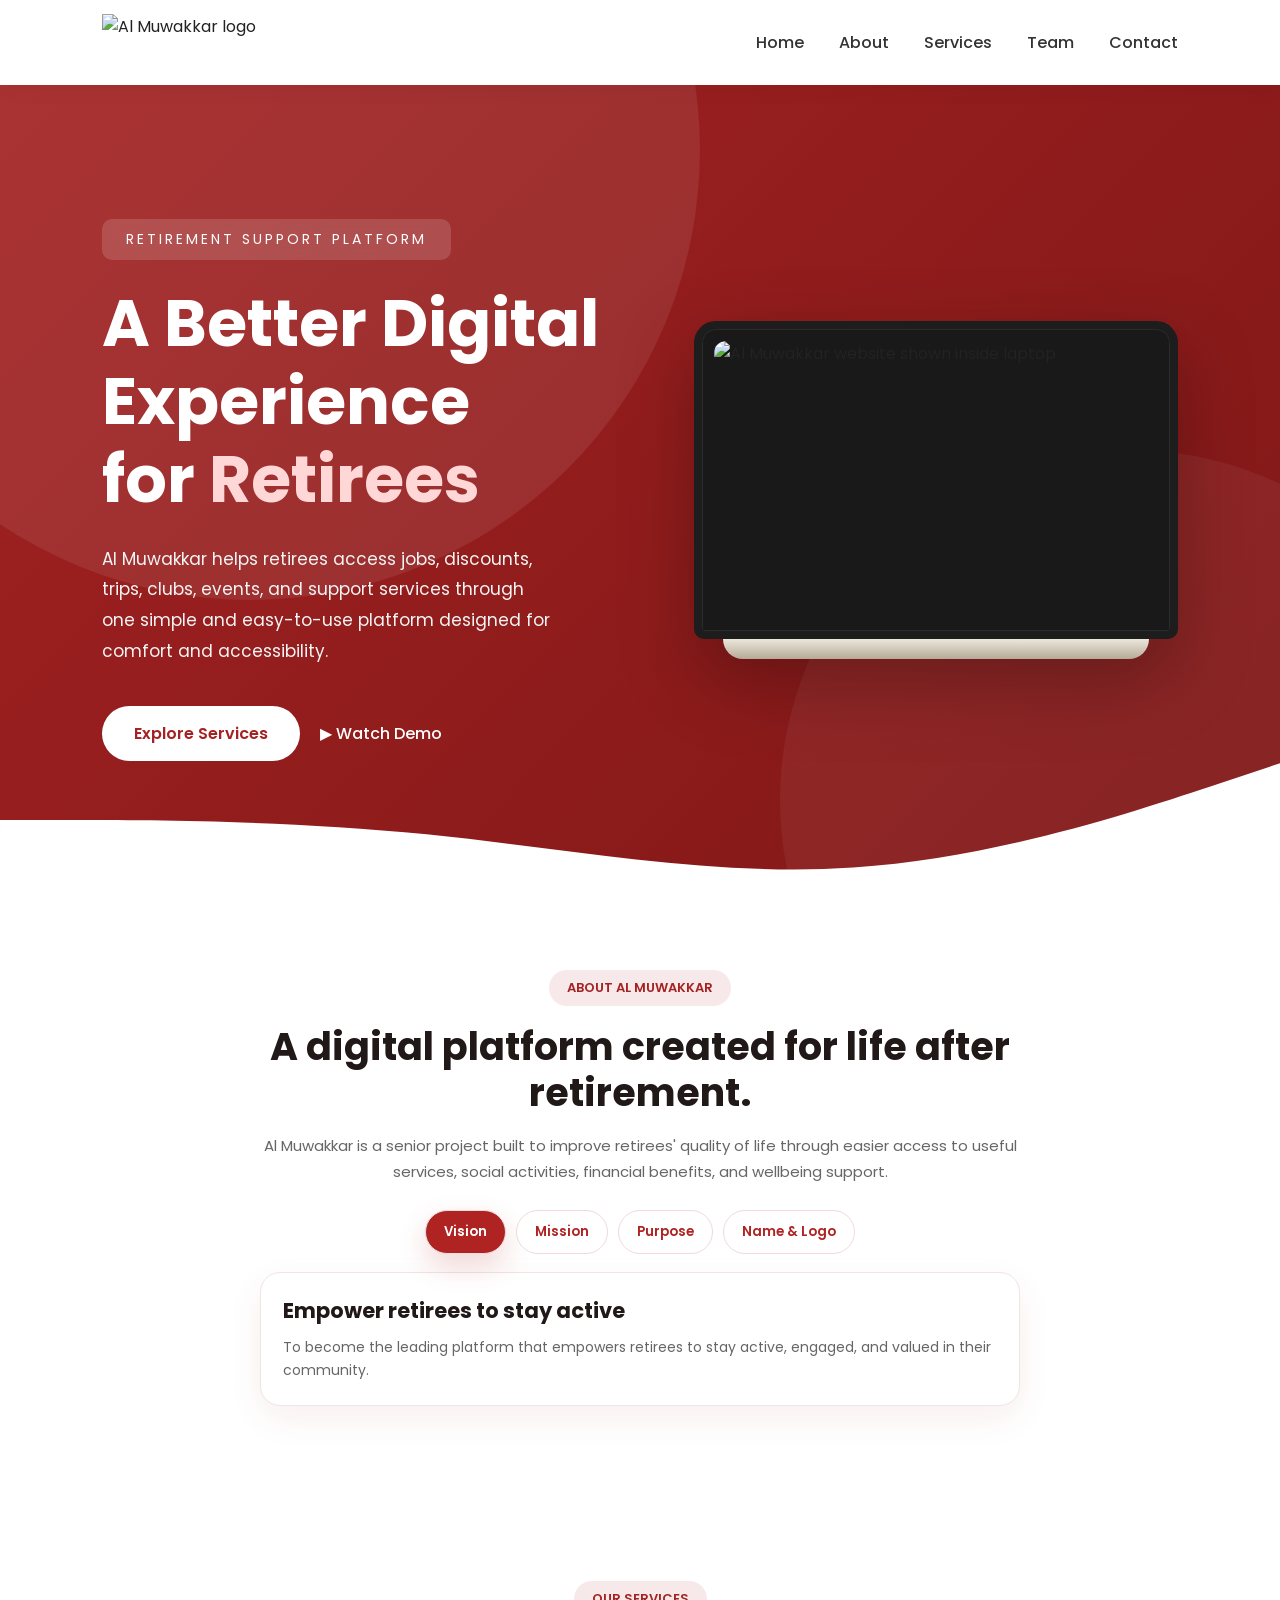
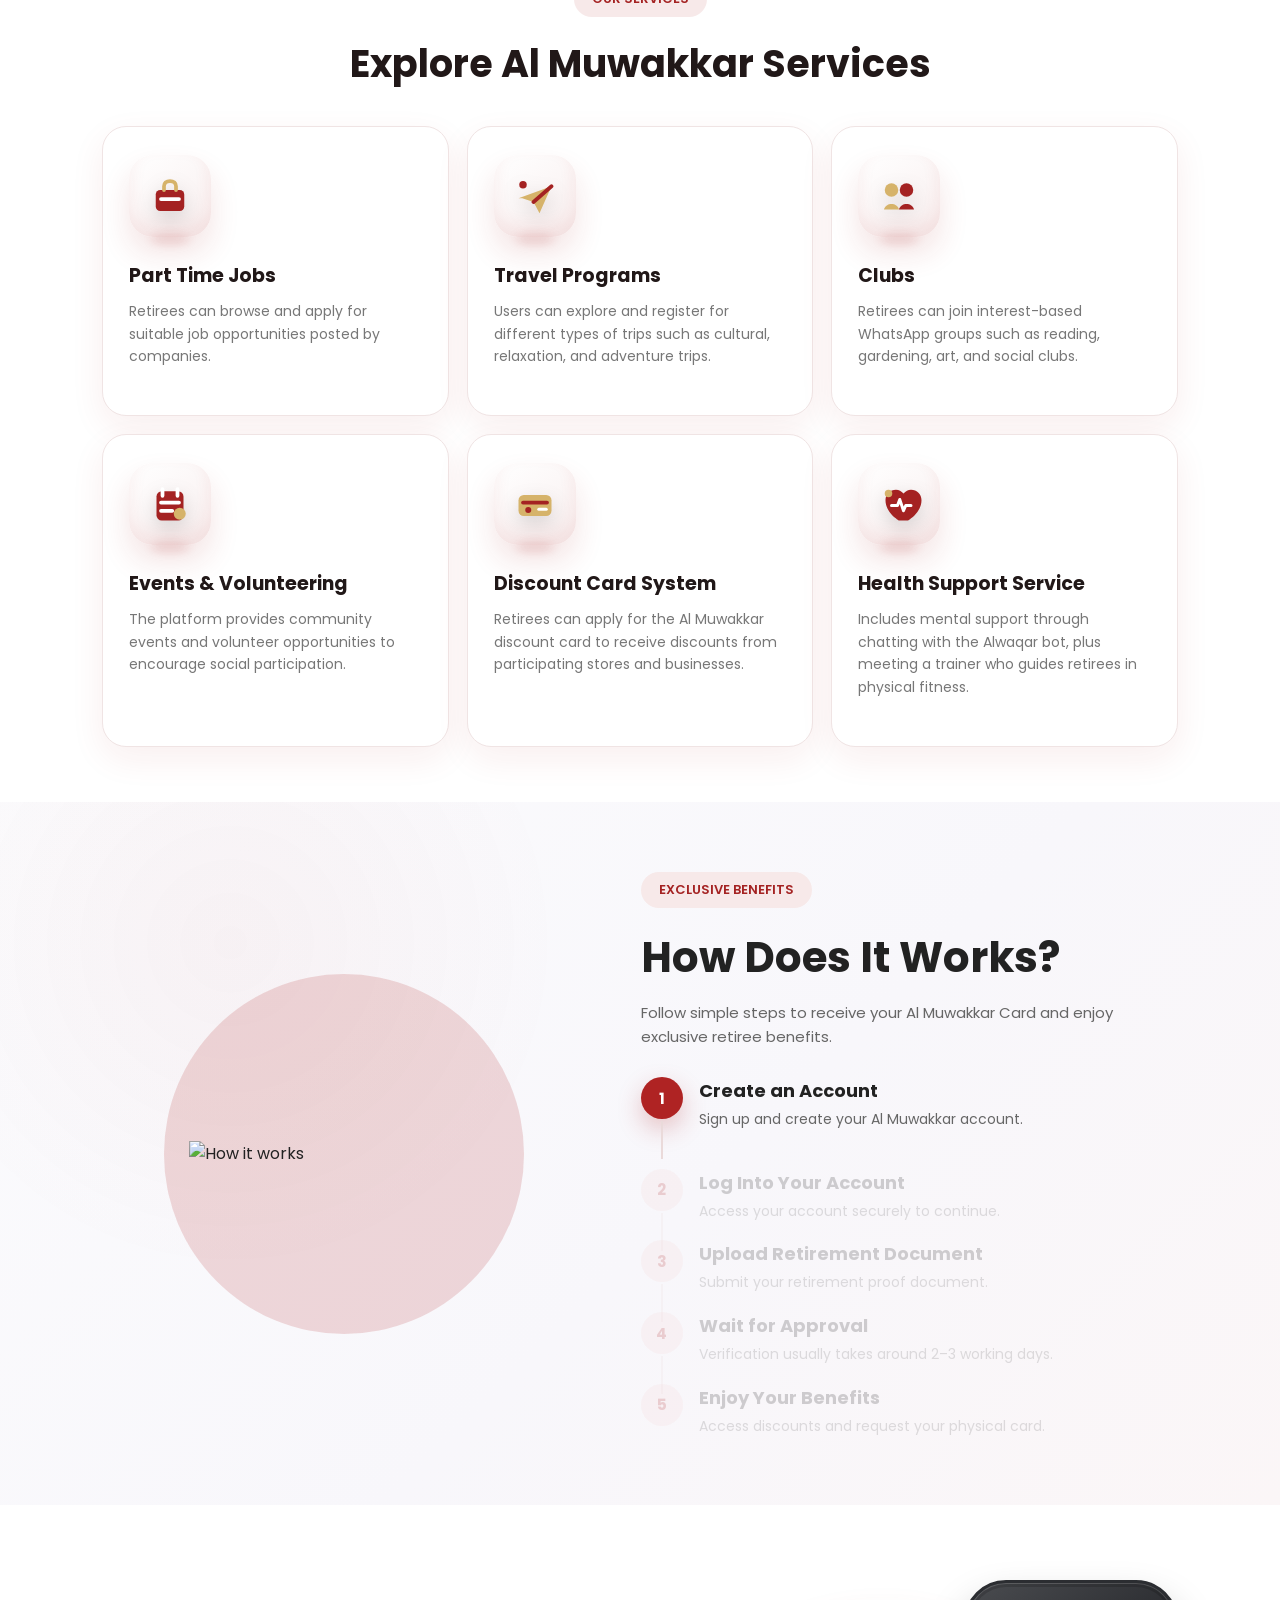
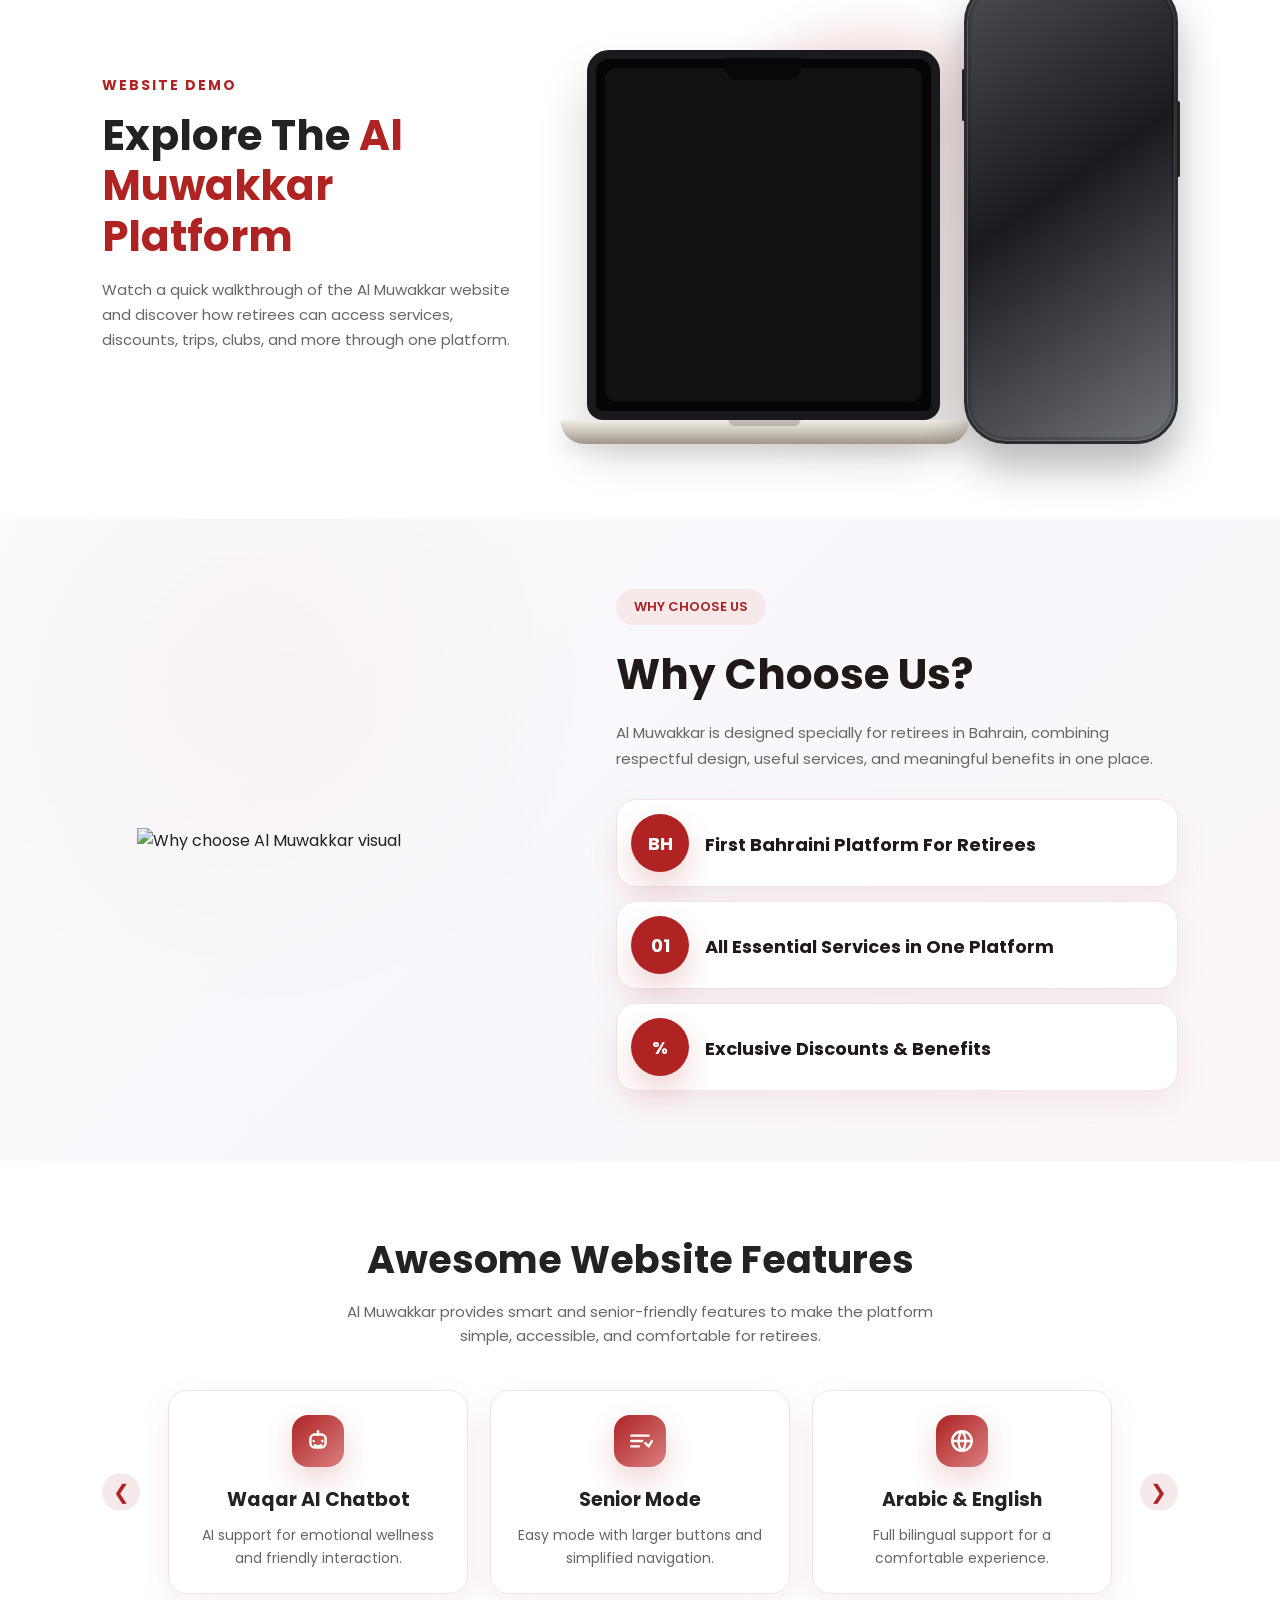
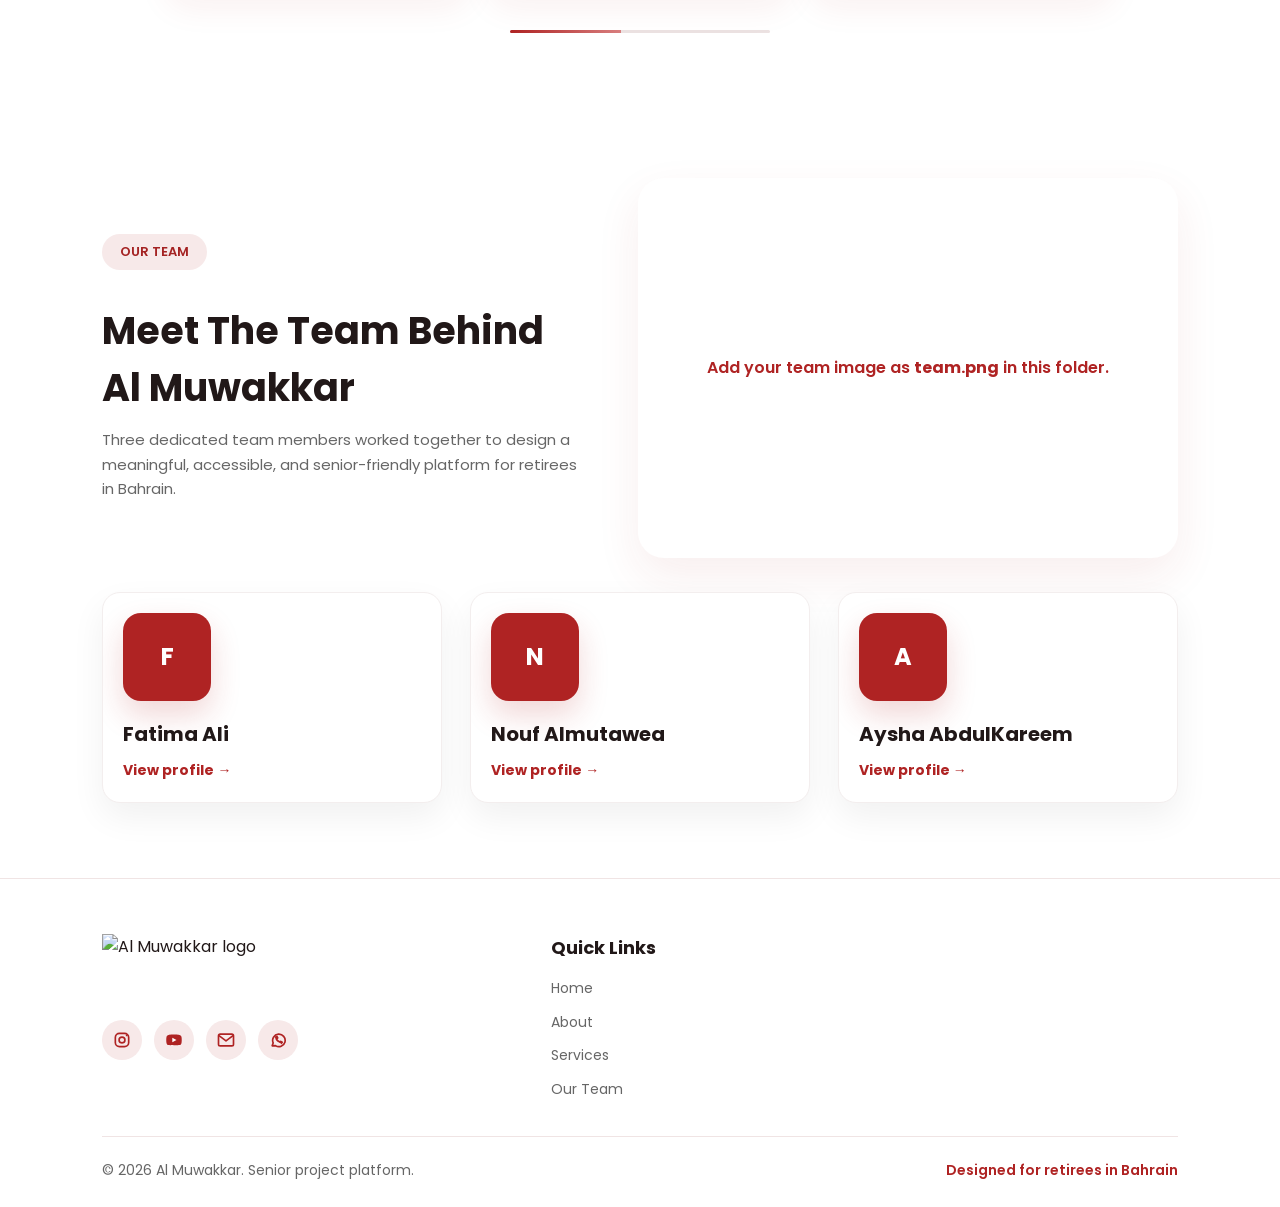
==== index.html @ f12e29bc "Add files via upload" ====
<!DOCTYPE html>
<html lang="en">
<head>
  <meta charset="UTF-8" />
  <meta name="viewport" content="width=device-width, initial-scale=1.0"/>
  <meta name="referrer" content="strict-origin-when-cross-origin">
  <title>Al Muwakkar</title>

  <link rel="preconnect" href="https://fonts.googleapis.com">
  <link href="https://fonts.googleapis.com/css2?family=Poppins:wght@300;400;500;600;700&display=swap" rel="stylesheet">

  <style>
    *{
      margin:0;
      padding:0;
      box-sizing:border-box;
      font-family:'Poppins',sans-serif;
    }

    body{
      background:#f7f5f2;
      overflow-x:hidden;
      color:#222;
    }

    html{
      scroll-behavior:smooth;
    }

    a{
      text-decoration:none;
    }

    /* NAVBAR */

    nav{
      width:100%;
      height:85px;
      background:#fff;
      display:flex;
      align-items:center;
      justify-content:space-between;
      padding:0 8%;
      position:fixed;
      top:0;
      left:0;
      z-index:1000;
      box-shadow:0 4px 20px rgba(0,0,0,0.05);
    }

    .logo{
      display:flex;
      align-items:center;
    }

    .logo img{
      height:58px;
      width:auto;
      display:block;
    }

    .nav-links{
      display:flex;
      gap:35px;
    }

    .nav-links a{
      color:#333;
      font-weight:500;
      transition:0.3s;
    }

    .nav-links a:hover{
      color:#A42222;
    }

    .btn{
      background:#A42222;
      color:#fff;
      padding:12px 24px;
      border-radius:30px;
      transition:0.3s;
      font-weight:500;
    }

    .btn:hover{
      background:#7f1717;
    }

    /* HERO */

    .hero{
      min-height:100vh;
      width:100%;
      padding:160px 8% 80px;
      display:flex;
      align-items:center;
      justify-content:space-between;
      position:relative;
      overflow:hidden;
      background:
      linear-gradient(135deg,#A42222 0%,#7f1717 100%);
    }

    .hero::before{
      content:'';
      position:absolute;
      width:900px;
      height:900px;
      border-radius:50%;
      background:rgba(255,255,255,0.08);
      top:-300px;
      left:-200px;
    }

    .hero::after{
      content:'';
      position:absolute;
      width:700px;
      height:700px;
      border-radius:50%;
      background:rgba(255,255,255,0.05);
      bottom:-250px;
      right:-200px;
    }

    .hero-content{
      width:50%;
      position:relative;
      z-index:2;
    }

    .tag{
      display:inline-block;
      background:rgba(255,255,255,0.15);
      backdrop-filter:blur(10px);
      color:#fff;
      padding:10px 24px;
      border-radius:10px;
      letter-spacing:3px;
      margin-bottom:25px;
      font-size:14px;
    }

    .hero-content h1{
      font-size:65px;
      line-height:1.2;
      color:#fff;
      margin-bottom:25px;
    }

    .hero-content h1 span{
      color:#ffd7d7;
    }

    .hero-content p{
      color:#f4f4f4;
      line-height:1.8;
      width:85%;
      margin-bottom:40px;
      font-size:17px;
    }

    .hero-buttons{
      display:flex;
      gap:20px;
      align-items:center;
    }

    .primary-btn{
      background:#fff;
      color:#A42222;
      padding:15px 32px;
      border-radius:40px;
      font-weight:600;
      transition:0.3s;
    }

    .primary-btn:hover{
      transform:translateY(-3px);
    }

    .video-btn{
      color:#fff;
      font-weight:500;
    }

    /* DEVICES */

    .hero-image{
      width:45%;
      position:relative;
      display:flex;
      justify-content:center;
      align-items:center;
      z-index:2;
    }

    .home-laptop{
      width:min(100%,620px);
      position:relative;
      animation:float 4s ease-in-out infinite;
      filter:drop-shadow(0 25px 35px rgba(0,0,0,0.25));
      z-index:2;
    }

    .home-laptop-screen{
      background:#191919;
      border:8px solid #1d1d1d;
      border-radius:22px 22px 10px 10px;
      padding:12px;
      box-shadow:inset 0 0 0 1px rgba(255,255,255,0.08);
    }

    .home-laptop-screen img{
      width:100%;
      aspect-ratio:16 / 10;
      object-fit:cover;
      display:block;
      border-radius:12px;
    }

    .home-laptop-base{
      width:88%;
      height:20px;
      margin:auto;
      background:linear-gradient(180deg,#ece7dc,#b6aa97);
      border-radius:0 0 26px 26px;
    }


    @keyframes float{
      0%{
        transform:translateY(0px);
      }
      50%{
        transform:translateY(-15px);
      }
      100%{
        transform:translateY(0px);
      }
    }

    /* WAVE */

    .wave{
      position:absolute;
      bottom:-5px;
      left:0;
      width:100%;
    }

    /* ABOUT */

    .about-section{
      width:100%;
      padding:70px 8%;
      background:#fff;
      text-align:center;
    }

    .about-content .section-label{
      margin-bottom:18px;
    }

    .about-content h2{
      font-size:38px;
      line-height:1.2;
      margin-bottom:18px;
      color:#211818;
    }

    .about-content{
      max-width:760px;
      margin:0 auto;
    }

    .about-intro{
      color:#666;
      line-height:1.75;
      font-size:15px;
      margin-bottom:24px;
    }

    .about-tabs{
      display:flex;
      gap:10px;
      flex-wrap:wrap;
      margin-bottom:18px;
      justify-content:center;
    }

    .about-tab{
      border:1px solid #f0dada;
      background:#fff;
      color:#AF2323;
      padding:11px 18px;
      border-radius:30px;
      cursor:pointer;
      font-weight:600;
      transition:0.3s;
    }

    .about-tab.active,
    .about-tab:hover{
      background:#AF2323;
      color:#fff;
      box-shadow:0 12px 28px rgba(175,35,35,0.18);
    }

    .about-dynamic-card{
      min-height:130px;
      background:#fff;
      border:1px solid #f0e4e4;
      border-radius:20px;
      padding:22px;
      box-shadow:0 12px 35px rgba(164,34,34,0.07);
      text-align:left;
    }

    .about-dynamic-card h3{
      font-size:21px;
      margin-bottom:10px;
      color:#211818;
    }

    .about-dynamic-card p{
      color:#666;
      line-height:1.7;
      font-size:14px;
    }

    .about-dynamic-card p + p{
      margin-top:12px;
    }

    .about-dynamic-card ul{
      margin-top:12px;
      padding-left:20px;
      color:#666;
      line-height:1.75;
      font-size:14px;
    }

    .about-dynamic-card li + li{
      margin-top:8px;
    }

    /* FEATURES */

    .services{
      min-height:100vh;
      padding:105px 8% 55px;
      background:#fff;
      display:flex;
      flex-direction:column;
      justify-content:center;
    }

    .section-title{
      max-width:720px;
      margin:0 auto 34px;
      text-align:center;
    }

    .section-label{
      display:inline-block;
      background:#f7e9e9;
      color:#A42222;
      padding:8px 18px;
      border-radius:30px;
      font-size:13px;
      font-weight:600;
      margin-bottom:18px;
    }

    .section-title h2{
      font-size:38px;
      color:#211818;
      margin-bottom:0;
    }

    .services-grid{
      display:grid;
      grid-template-columns:repeat(3,1fr);
      gap:18px;
    }

    .service-card{
      min-height:285px;
      background:#fff;
      border:1px solid #f0e4e4;
      border-radius:24px;
      padding:28px 26px;
      box-shadow:0 12px 35px rgba(164,34,34,0.07);
      transition:0.3s;
    }

    .service-card:hover{
      transform:translateY(-8px);
      box-shadow:0 18px 45px rgba(164,34,34,0.13);
      border-color:#eed0d0;
    }

    .service-visual{
      width:82px;
      height:82px;
      border-radius:24px;
      display:flex;
      align-items:center;
      justify-content:center;
      margin-bottom:24px;
      position:relative;
      background:linear-gradient(145deg,#fff,#f8eeee);
      box-shadow:inset 0 -10px 18px rgba(175,35,35,0.08), 0 16px 30px rgba(164,34,34,0.12);
    }

    .service-visual::after{
      content:'';
      position:absolute;
      width:38px;
      height:12px;
      border-radius:50%;
      background:rgba(175,35,35,0.12);
      bottom:-8px;
      filter:blur(4px);
    }

    .service-visual svg{
      width:48px;
      height:48px;
      filter:drop-shadow(0 8px 10px rgba(0,0,0,0.14));
    }

    .service-visual svg *{
      stroke-linecap:round;
      stroke-linejoin:round;
    }

    .service-card h3{
      color:#211818;
      font-size:19px;
      margin-bottom:10px;
    }

    .service-card p{
      color:#777;
      line-height:1.6;
      font-size:14px;
      margin-bottom:20px;
    }

    /* RESPONSIVE */

    @media(max-width:1100px){

      .hero{
        flex-direction:column;
        text-align:center;
        padding-top:150px;
      }

      .hero-content{
        width:100%;
      }

      .hero-content p{
        width:100%;
      }

      .hero-image{
        width:100%;
        margin-top:70px;
      }

      .home-laptop{
        width:90%;
      }


      .hero-buttons{
        justify-content:center;
      }

      .hero-content h1{
        font-size:48px;
      }

      .nav-links{
        display:none;
      }

      .services-grid{
        grid-template-columns:repeat(2,1fr);
      }

      .card-benefits-grid{
        grid-template-columns:repeat(2,1fr);
      }

      .about-content{
        max-width:720px;
      }
    }
    .card-section{
      padding:80px 8%;
      background:#fff;
    }

    .card-benefits-grid{
      display:grid;
      grid-template-columns:repeat(3,1fr);
      gap:18px;
      margin-bottom:30px;
    }

    .card-benefit{
      min-height:170px;
      background:#fff;
      border:1px solid #f0e4e4;
      border-radius:18px;
      padding:24px;
      box-shadow:0 12px 35px rgba(164,34,34,0.07);
      transition:0.3s;
    }

    .card-benefit:hover{
      transform:translateY(-8px);
      box-shadow:0 18px 45px rgba(164,34,34,0.13);
      border-color:#eed0d0;
    }

    .benefit-icon{
      width:38px;
      height:38px;
      border-radius:12px;
      background:#A42222;
      color:#fff;
      display:flex;
      align-items:center;
      justify-content:center;
      font-weight:700;
      margin-bottom:18px;
      font-size:14px;
    }

    .card-benefit h3{
      color:#211818;
      font-size:19px;
      margin-bottom:10px;
    }

    .card-benefit p{
      color:#777;
      line-height:1.6;
      font-size:14px;
    }

    .card-action{
      text-align:center;
    }

    .card-btn{
      display:inline-block;
      background:#A42222;
      color:#fff;
      padding:14px 28px;
      border-radius:40px;
      font-weight:600;
      transition:0.3s;
    }

    .card-btn:hover{
      background:#8d1c1c;
      transform:translateY(-3px);
    }
    /* =========================
   HOW SECTION
========================= */

.how-section{
  width:100%;

  padding:70px 8%;

  display:flex;
  align-items:center;
  justify-content:space-between;

  gap:55px;

  background:
  radial-gradient(circle at 18% 20%, rgba(175,35,35,0.04), transparent 28%),
  linear-gradient(135deg,#fbfbfd 0%,#f8f7fb 55%,#fbf6f7 100%);
}

/* =========================
   LEFT SIDE
========================= */

.how-left{
  width:45%;

  position:relative;

  display:flex;
  align-items:center;
  justify-content:center;
}

/* BACKGROUND */

.circle-bg{
  width:360px;
  height:360px;

  border-radius:50%;

  background:#AF2323;

  opacity:0.16;

  position:absolute;
}

/* IMAGE */

.how-image{
  width:100%;
  max-width:310px;

  position:relative;
  z-index:2;

  animation:float 5s ease-in-out infinite;
}

/* =========================
   RIGHT SIDE
========================= */

.how-right{
  width:50%;
}

.how-right h2{
  font-size:42px;
  margin-bottom:12px;
}

.how-text{
  color:#666;

  line-height:1.6;

  margin-bottom:28px;

  font-size:15px;
}

/* =========================
   STEPS
========================= */

.steps-container{
  position:relative;
}

/* STEP */

.step{
  display:flex;
  align-items:flex-start;

  gap:16px;

  margin-bottom:18px;

  opacity:0.2;

  transform:translateY(20px);

  transition:0.5s;
}

/* ACTIVE STEP */

.step.active{
  opacity:1;
  transform:translateY(0);
}

/* ICON */

.step-icon{
  width:42px;
  height:42px;

  border-radius:50%;

  background:#f5d7d7;

  color:#AF2323;

  display:flex;
  align-items:center;
  justify-content:center;

  font-weight:700;
  font-size:15px;

  position:relative;

  flex-shrink:0;
}

/* LINE */

.step-icon::after{
  content:'';

  position:absolute;

  width:2px;
  height:38px;

  background:#eadada;

  top:44px;

  left:50%;

  transform:translateX(-50%);
}

.step:last-child .step-icon::after{
  display:none;
}

/* TEXT */

.step-content h3{
  font-size:18px;
  margin-bottom:5px;
}

.step-content p{
  color:#666;
  line-height:1.55;
  font-size:14px;
}

/* ACTIVE COLOR */

.step.active .step-icon{
  background:#AF2323;
  color:#fff;

  box-shadow:0 10px 25px rgba(175,35,35,0.25);
}
/* =========================
   DEMO SECTION
========================= */

.demo-section{
  width:100%;

  padding:75px 8%;
  scroll-margin-top:95px;

  display:flex;
  align-items:center;
  justify-content:space-between;

  gap:55px;

  background:#fff;

  overflow:hidden;
}

/* =========================
   LEFT SIDE
========================= */

.demo-content{
  width:40%;
}

.demo-small-title{
  color:#AF2323;

  font-size:14px;
  font-weight:700;

  letter-spacing:2px;
}

.demo-content h2{
  font-size:42px;

  line-height:1.2;

  margin-top:14px;
  margin-bottom:16px;
}

.demo-content h2 span{
  color:#AF2323;
}

.demo-content p{
  color:#666;

  font-size:15px;

  line-height:1.65;

  margin-bottom:0;
}

/* =========================
   RIGHT SIDE
========================= */

.laptop-container{
  width:55%;

  position:relative;

  display:flex;
  justify-content:center;
  align-items:flex-end;
  gap:24px;
}

/* GLOW */

.laptop-glow{
  position:absolute;

  width:420px;
  height:420px;

  border-radius:50%;

  background:
  linear-gradient(135deg,#AF2323 0%, #DDD3C0 100%);

  opacity:0.15;

  filter:blur(20px);
}

/* =========================
   MACBOOK
========================= */

.laptop-frame{
  width:calc(100% - 238px);
  min-width:300px;
  max-width:540px;

  position:relative;

  z-index:2;

  animation:laptopFloat 5s ease-in-out infinite;
}

/* =========================
   IPHONE
========================= */

.phone-frame{
  width:214px;
  aspect-ratio:9 / 19.5;

  position:relative;

  z-index:4;
  flex-shrink:0;

  padding:0;

  background:
  linear-gradient(145deg,#4a4c50 0%,#1a1b1f 45%,#6f7278 100%);

  border:3px solid #2b2d31;
  border-radius:42px;

  box-shadow:
  0 24px 42px rgba(0,0,0,0.28),
  inset 0 0 0 1px rgba(255,255,255,0.16),
  inset 0 0 0 4px rgba(0,0,0,0.16);

  animation:phoneFloat 5s ease-in-out infinite;
  animation-delay:0.35s;
}

.phone-frame::before,
.phone-frame::after{
  content:'';
  position:absolute;
  width:3px;
  background:#202226;
  border-radius:4px;
}

.phone-frame::before{
  height:52px;
  left:-5px;
  top:86px;
}

.phone-frame::after{
  height:76px;
  right:-5px;
  top:118px;
}

.phone-notch{
  display:none;
}

.phone-screen{
  width:calc(100% - 8px);
  height:calc(100% - 8px);

  position:absolute;
  inset:4px;

  overflow:hidden;

  background:transparent;

  border-radius:38px;
}

.phone-screen iframe{
  width:100%;
  height:100%;

  display:block;

  border:0;
}

/* SCREEN FRAME */

.screen{
  width:100%;
  height:370px;

  background:#050505;

  border-radius:22px 22px 16px 16px;

  padding:10px;

  overflow:hidden;

  border:8px solid #191a1d;

  box-shadow:
  0 30px 50px rgba(0,0,0,0.18),
  inset 0 0 0 1px rgba(255,255,255,0.08);
}

/* MACBOOK CAMERA NOTCH */

.camera{
  width:76px;
  height:22px;

  border-radius:0 0 14px 14px;

  background:#080808;

  position:absolute;

  top:8px;
  left:50%;

  transform:translateX(-50%);

  z-index:3;
}

/* VIDEO */

.screen iframe{
  width:100%;
  height:100%;

  border-radius:12px;

  background:#111;

  display:block;

  border:0;
}

/* KEYBOARD */

.keyboard{
  width:116%;
  height:24px;

  position:relative;

  background:linear-gradient(180deg,#f1eee8 0%,#c9c2b8 52%,#9f9688 100%);

  margin:auto;

  border-radius:0 0 28px 28px;

  transform:translateX(-6.5%);

  box-shadow:
  0 10px 20px rgba(0,0,0,0.08);
}

.keyboard::before{
  content:'';
  position:absolute;
  width:72px;
  height:6px;
  left:50%;
  top:0;
  transform:translateX(-50%);
  background:rgba(80,73,65,0.28);
  border-radius:0 0 10px 10px;
}

/* =========================
   FLOAT
========================= */

@keyframes laptopFloat{

  0%{
    transform:translateY(0px);
  }

  50%{
    transform:translateY(-14px);
  }

  100%{
    transform:translateY(0px);
  }

}

@keyframes phoneFloat{

  0%{
    transform:translateY(0px);
  }

  50%{
    transform:translateY(-10px);
  }

  100%{
    transform:translateY(0px);
  }

}

/* =========================
   RESPONSIVE
========================= */

@media(max-width:1200px){

  .demo-section{
    flex-direction:column;
    text-align:center;
  }

  .demo-content{
    width:100%;
  }

  .laptop-container{
    width:100%;
  }

  .laptop-frame{
    width:min(68%,560px);
    min-width:0;
  }

  .phone-frame{
    width:190px;
  }

}

@media(max-width:900px){

  .demo-content h2{
    font-size:34px;
  }

  .laptop-frame{
    width:min(68%,520px);
  }

  .screen{
    height:260px;
  }

  .phone-frame{
    width:156px;
  }

}

@media(max-width:600px){

  .laptop-container{
    gap:12px;
  }

  .screen{
    height:220px;
    padding:10px;
  }

  .phone-frame{
    width:126px;
    border-radius:28px;
  }

  .phone-screen{
    border-radius:20px;
  }

  .demo-content h2{
    font-size:34px;
  }

}
/* =========================
   WHY CHOOSE US
========================= */

.choose-section{
  width:100%;

  padding:70px 8%;

  background:
  radial-gradient(circle at 20% 25%, rgba(175,35,35,0.035), transparent 30%),
  linear-gradient(135deg,#fbfbfd 0%,#f8f7fb 55%,#fbf6f7 100%);

  overflow:hidden;
  display:grid;
  grid-template-columns:0.9fr 1.1fr;
  gap:55px;
  align-items:center;
}

.choose-image{
  position:relative;
  min-height:390px;
  display:flex;
  align-items:center;
  justify-content:center;
}

.choose-image img{
  width:min(100%,390px);
  position:relative;
  z-index:2;
  mix-blend-mode:multiply;
}

.choose-content{
  max-width:640px;
}

.choose-content h2{
  font-size:42px;
  margin-bottom:14px;
  color:#211818;
}

.choose-content > p{
  color:#666;
  line-height:1.7;
  font-size:15px;
  margin-bottom:28px;
}

.choose-hover-list{
  display:flex;
  flex-direction:column;
  gap:14px;
}

.choose-hover-item{
  display:grid;
  grid-template-columns:58px 1fr;
  gap:16px;
  align-items:center;
  padding:14px;
  background:#fff;
  border:1px solid #f0e4e4;
  border-radius:20px;
  box-shadow:0 12px 35px rgba(164,34,34,0.07);
  transition:0.3s;
}

.choose-hover-item:hover{
  box-shadow:0 18px 45px rgba(164,34,34,0.13);
  border-color:#eed0d0;
}

.choose-circle{
  width:58px;
  height:58px;
  border-radius:50%;
  background:#AF2323;
  color:#fff;
  display:flex;
  align-items:center;
  justify-content:center;
  font-size:18px;
  font-weight:700;
  box-shadow:0 14px 30px rgba(175,35,35,0.2);
  flex-shrink:0;
}

.choose-hover-text{
  max-height:24px;
  overflow:hidden;
  transition:0.35s;
}

.choose-hover-item:hover .choose-hover-text{
  max-height:150px;
}

.choose-hover-text h3{
  font-size:18px;
  color:#211818;
  margin-bottom:8px;
}

.choose-hover-text p{
  color:#666;
  line-height:1.6;
  font-size:14px;
  opacity:0;
  transform:translateY(6px);
  transition:0.3s;
}

.choose-hover-item:hover .choose-hover-text p{
  opacity:1;
  transform:translateY(0);
}

/* =========================
   RESPONSIVE
========================= */

@media(max-width:1000px){

  .choose-section{
    grid-template-columns:1fr;
    text-align:center;
  }

  .choose-content{
    max-width:760px;
    margin:auto;
  }

  .choose-hover-item{
    text-align:left;
  }

}

@media(max-width:700px){

  .choose-content h2{
    font-size:32px;
  }

  .choose-image{
    min-height:300px;
  }

  .choose-image img{
    width:min(100%,300px);
  }

  .choose-hover-item{
    grid-template-columns:48px 1fr;
    padding:12px;
  }

  .choose-circle{
    width:48px;
    height:48px;
    font-size:15px;
  }

}
/* =========================
   FEATURE SLIDER SECTION
========================= */

.feature-slider-section{
  width:100%;

  padding:70px 8%;

  background:#fff;

  text-align:center;
}

/* TITLE */

.feature-title h2{
  font-size:38px;
  margin-bottom:12px;
}

.feature-title p{
  width:min(100%,620px);
  margin:auto;

  color:#666;

  line-height:1.6;
  font-size:15px;

  margin-bottom:42px;
}

/* =========================
   SLIDER
========================= */

.feature-slider-wrapper{
  display:flex;
  align-items:center;
  justify-content:center;

  gap:28px;
}

/* BUTTONS */

.slide-btn{
  width:38px;
  height:38px;

  border:none;

  border-radius:50%;

  background:#f7e9e9;

  color:#AF2323;

  font-size:20px;

  cursor:pointer;

  transition:0.3s;

  flex-shrink:0;
}

.slide-btn:hover{
  background:#AF2323;
  color:#fff;
}

/* FEATURES CONTAINER */

.feature-slider{
  width:100%;

  display:grid;

  grid-template-columns:repeat(3,1fr);

  gap:22px;
}

/* FEATURE ITEM */

.feature-item{
  display:none;
  min-height:190px;
  padding:24px 20px;
  background:#fff;
  border:1px solid #f0e4e4;
  border-radius:18px;
  opacity:0;
  transform:translateX(18px) scale(0.98);

  transition:0.5s;

  pointer-events:none;
  box-shadow:0 12px 35px rgba(164,34,34,0.07);
}

.feature-item.active{
  display:block;
  opacity:1;
  transform:translateX(0) scale(1);

  pointer-events:auto;
}

/* ICON */

.feature-icon{
  width:52px;
  height:52px;

  border-radius:16px;

  margin:auto;
  margin-bottom:18px;

  background:
  linear-gradient(135deg,#AF2323 0%, #d97f7f 100%);

  display:flex;
  align-items:center;
  justify-content:center;

  color:#fff;

  font-size:16px;
  font-weight:700;

  box-shadow:0 12px 30px rgba(175,35,35,0.2);
}

.feature-icon svg{
  width:26px;
  height:26px;
  stroke:#fff;
  stroke-width:2.2;
  fill:none;
  stroke-linecap:round;
  stroke-linejoin:round;
}

/* TEXT */

.feature-item h3{
  font-size:19px;
  margin-bottom:10px;
}

.feature-item p{
  color:#666;
  line-height:1.6;
  font-size:14px;

  width:100%;
  margin:auto;
}

/* =========================
   LINE
========================= */

.slider-line{
  width:260px;
  height:3px;

  background:#ece2e2;

  border-radius:20px;

  margin:36px auto 0;

  overflow:hidden;
}

.slider-progress{
  width:50%;
  height:100%;

  background:
  linear-gradient(90deg,#AF2323,#d97f7f);

  transition:0.4s;
}

/* =========================
   OUR TEAM SECTION
========================= */

.team-section{
  width:100%;
  padding:75px 8%;
  background:#FFFFFF;
  overflow:hidden;
}

.team-top{
  display:grid;
  grid-template-columns:0.95fr 1.05fr;
  gap:48px;
  align-items:center;
  margin-bottom:34px;
}

.team-title{
  max-width:560px;
  text-align:left;
}

.team-title h2{
  font-size:38px;
  color:#211818;
  margin:14px 0 12px;
}

.team-title p{
  color:#666;
  line-height:1.65;
  font-size:15px;
}

.team-hero{
  width:100%;
  min-height:380px;
  margin:0;
  display:flex;
  align-items:center;
  justify-content:center;
  background:#FFFFFF;
  border:none;
  border-radius:26px;
  overflow:hidden;
  box-shadow:0 18px 45px rgba(164,34,34,0.08);
  position:relative;
}

.team-hero img{
  width:100%;
  height:100%;
  max-height:470px;
  object-fit:contain;
  display:block;
}

.team-placeholder{
  display:none;
  padding:34px;
  color:#AF2323;
  font-weight:600;
}

.team-hero.missing img{
  display:none;
}

.team-hero.missing .team-placeholder{
  display:block;
}

.team-name-label{
  position:absolute;
  top:70%;
  padding:9px 16px;
  border-radius:30px;
  background:#AF2323;
  color:#fff;
  font-size:14px;
  font-weight:700;
  opacity:0;
  white-space:nowrap;
  transform:translate(-50%, 12px);
  transition:0.35s;
  box-shadow:0 14px 28px rgba(175,35,35,0.22);
  pointer-events:none;
}

.team-hero:hover .team-name-label{
  opacity:1;
  transform:translate(-50%, 0);
}

.team-name-label.nouf{
  left:23%;
}

.team-name-label.fatima{
  left:48%;
}

.team-name-label.aysha{
  left:72%;
}

.team-grid{
  display:grid;
  grid-template-columns:repeat(3,1fr);
  gap:28px;
}

.team-card{
  display:block;
  background:#fff;
  border:1px solid #f3eeee;
  border-radius:18px;
  padding:20px;
  text-align:left;
  box-shadow:0 14px 34px rgba(0,0,0,0.06);
  opacity:0;
  transform:translateY(22px);
  transition:0.55s;
  color:inherit;
  position:relative;
  overflow:hidden;
}

.team-card::after{
  content:'';
  position:absolute;
  left:0;
  bottom:0;
  width:0;
  height:4px;
  background:#AF2323;
  transition:0.35s;
}

.team-card:hover{
  transform:translateY(-6px);
  box-shadow:0 20px 45px rgba(164,34,34,0.12);
}

.team-card:hover::after{
  width:100%;
}

.team-card.visible{
  opacity:1;
  transform:translateY(0);
}

.member-photo{
  width:88px;
  height:88px;
  border-radius:18px;
  background:#AF2323;
  display:flex;
  align-items:center;
  justify-content:center;
  margin-bottom:18px;
  overflow:hidden;
  box-shadow:0 14px 30px rgba(175,35,35,0.18);
}

.member-photo img{
  width:100%;
  height:100%;
  object-fit:cover;
  display:block;
}

.member-fallback{
  color:#fff;
  font-size:24px;
  font-weight:700;
}

.team-card h3{
  font-size:20px;
  color:#211818;
  margin-bottom:8px;
}

.team-role{
  color:#AF2323;
  font-size:13px;
  font-weight:700;
  margin-bottom:12px;
}

.team-card p{
  color:#666;
  line-height:1.6;
  font-size:14px;
  margin-bottom:18px;
}

.profile-link{
  color:#AF2323;
  font-weight:700;
  font-size:14px;
  display:inline-flex;
  align-items:center;
  gap:8px;
}

/* =========================
   FOOTER
========================= */

.site-footer{
  background:#FFFFFF;
  color:#211818;
  padding:55px 8% 24px;
  border-top:1px solid #f0e4e4;
}

.footer-content{
  display:grid;
  grid-template-columns:1.4fr 1fr 1fr;
  gap:36px;
  padding-bottom:34px;
  border-bottom:1px solid #f0e4e4;
}

.footer-logo{
  height:68px;
  width:auto;
  display:block;
  margin-bottom:16px;
}

.footer-brand p,
.footer-links a,
.footer-bottom{
  color:#666;
  line-height:1.7;
  font-size:14px;
}

.footer-column h3{
  font-size:18px;
  margin-bottom:16px;
  color:#211818;
}

.footer-links{
  display:flex;
  flex-direction:column;
  gap:10px;
}

.footer-links a{
  transition:0.3s;
}

.footer-links a:hover{
  color:#AF2323;
  transform:translateX(4px);
}

.footer-socials{
  display:flex;
  align-items:center;
  gap:12px;
  margin-top:18px;
}

.social-icon{
  width:40px;
  height:40px;
  display:flex;
  align-items:center;
  justify-content:center;
  border-radius:50%;
  background:#f7e9e9;
  color:#AF2323;
  transition:0.3s;
}

.social-icon:hover{
  background:#AF2323;
  color:#fff;
  transform:translateY(-3px);
}

.social-icon svg{
  width:20px;
  height:20px;
  stroke:currentColor;
  fill:none;
  stroke-width:2;
  stroke-linecap:round;
  stroke-linejoin:round;
}

.social-icon.youtube svg{
  fill:currentColor;
  stroke:none;
}

.footer-bottom{
  display:flex;
  align-items:center;
  justify-content:space-between;
  gap:18px;
  padding-top:22px;
}

.footer-tag{
  color:#AF2323;
  font-weight:600;
}

/* =========================
   RESPONSIVE
========================= */

@media(max-width:1000px){

  .feature-slider{
    grid-template-columns:repeat(2,1fr);
  }

  .feature-title h2{
    font-size:34px;
  }

  .feature-title p{
    width:100%;
  }

  .team-top{
    grid-template-columns:1fr;
  }

  .team-title{
    max-width:720px;
    text-align:center;
    margin:0 auto;
  }

  .team-grid{
    grid-template-columns:1fr;
  }

  .footer-content{
    grid-template-columns:1fr;
  }

  .footer-bottom{
    flex-direction:column;
    align-items:flex-start;
  }

  .team-card{
    text-align:center;
  }

  .member-photo{
    margin-left:auto;
    margin-right:auto;
  }

}

@media(max-width:700px){

  .feature-slider-wrapper{
    gap:15px;
  }

  .feature-slider{
    grid-template-columns:1fr;
  }

  .feature-item h3{
    font-size:18px;
  }

  .feature-title h2{
    font-size:30px;
  }

  .team-section{
    padding:62px 6%;
  }

  .team-title h2{
    font-size:30px;
  }

  .team-hero{
    min-height:280px;
    border-radius:20px;
  }

  .team-name-label{
    top:68%;
    font-size:12px;
    padding:7px 12px;
  }

}

/* =========================
   RESPONSIVE
========================= */

@media(max-width:1100px){

  .how-section{
    flex-direction:column;
    text-align:center;
  }

  .how-left{
    width:100%;
  }

  .how-right{
    width:100%;
  }

  .step{
    text-align:left;
  }

}

@media(max-width:700px){

  .how-right h2{
    font-size:32px;
  }

  .circle-bg{
    width:230px;
    height:230px;
  }

}

    @media(max-width:600px){

      .hero-content h1{
        font-size:38px;
      }


      .logo img{
        height:46px;
      }

      .services{
        min-height:auto;
        padding:80px 6%;
      }

      .about-section{
        padding:60px 6%;
      }

      .about-content h2{
        font-size:30px;
      }

      .about-tabs{
        flex-direction:column;
      }

      .card-section{
        padding:70px 6%;
      }

      .section-title h2{
        font-size:30px;
      }

      .services-grid{
        grid-template-columns:1fr;
      }

      .card-benefits-grid{
        grid-template-columns:1fr;
      }
      
    }

  </style>
</head>

<body>

  <!-- NAVBAR -->

  <nav>

    <div class="logo">
      <img src="image/logo.png" alt="Al Muwakkar logo">
    </div>

    <div class="nav-links">
      <a href="#">Home</a>
      <a href="#about">About</a>
      <a href="#services">Services</a>
      <a href="#team">Team</a>
      <a href="#contact">Contact</a>
    </div>

  </nav>

  <!-- HERO -->

  <section class="hero">

    <div class="hero-content">

      <div class="tag">
        RETIREMENT SUPPORT PLATFORM
      </div>

      <h1>
        A Better Digital Experience
        <br>
        for <span>Retirees</span>
      </h1>

      <p>
        Al Muwakkar helps retirees access jobs, discounts, trips,
        clubs, events, and support services through one simple
        and easy-to-use platform designed for comfort and accessibility.
      </p>

      <div class="hero-buttons">

        <a href="#services" class="primary-btn">
          Explore Services
        </a>

        <a href="#website-demo" class="video-btn">
          ▶ Watch Demo
        </a>

      </div>

    </div>

    <!-- RIGHT SIDE -->

    <div class="hero-image">

      <!-- LAPTOP -->

      <div class="home-laptop" aria-label="Al Muwakkar website preview">
        <div class="home-laptop-screen">
          <img src="image/web.png" alt="Al Muwakkar website shown inside laptop">
        </div>
        <div class="home-laptop-base"></div>
      </div>

    </div>

    <!-- WAVE -->

    <svg class="wave" viewBox="0 0 1440 320">
      <path fill="#ffffff" fill-opacity="1"
      d="M0,224L80,224C160,224,320,224,480,240C640,256,800,288,960,277.3C1120,267,1280,213,1360,186.7L1440,160L1440,320L1360,320C1280,320,1120,320,960,320C800,320,640,320,480,320C320,320,160,320,80,320L0,320Z">
      </path>
    </svg>

  </section>

  <!-- ABOUT -->

  <section class="about-section" id="about">

    <div class="about-content">
      <span class="section-label">ABOUT AL MUWAKKAR</span>

      <h2>A digital platform created for life after retirement.</h2>

      <p class="about-intro">
        Al Muwakkar is a senior project built to improve retirees' quality of
        life through easier access to useful services, social activities,
        financial benefits, and wellbeing support.
      </p>

      <div class="about-tabs" aria-label="About Al Muwakkar details">
        <button class="about-tab active" type="button" data-about="vision">Vision</button>
        <button class="about-tab" type="button" data-about="mission">Mission</button>
        <button class="about-tab" type="button" data-about="purpose">Purpose</button>
        <button class="about-tab" type="button" data-about="identity">Name & Logo</button>
      </div>

      <div class="about-dynamic-card" id="aboutDynamicCard">
        <h3>Empower retirees to stay active</h3>
        <p>
          To become the leading platform that empowers retirees to stay active,
          engaged, and valued in their community.
        </p>
      </div>
    </div>

  </section>

  <!-- SERVICES -->

  <section class="services" id="services">

    <div class="section-title">
      <span class="section-label">OUR SERVICES</span>
      <h2>Explore Al Muwakkar Services</h2>
    </div>

    <div class="services-grid">

      <div class="service-card">
        <div class="service-visual">
          <svg viewBox="0 0 64 64" aria-hidden="true">
            <rect x="13" y="24" width="38" height="28" rx="6" fill="#A42222"></rect>
            <path d="M24 24v-5c0-4 3-7 8-7s8 3 8 7v5" fill="none" stroke="#D6B36A" stroke-width="5"></path>
            <path d="M20 36h24" stroke="#fff" stroke-width="5"></path>
          </svg>
        </div>
        <h3>Part Time Jobs</h3>
        <p>
          Retirees can browse and apply for suitable job opportunities posted
          by companies.
        </p>
      </div>

      <div class="service-card">
        <div class="service-visual">
          <svg viewBox="0 0 64 64" aria-hidden="true">
            <path d="M10 35l44-16-16 36-8-15-15-5z" fill="#D6B36A"></path>
            <path d="M30 40l24-21" stroke="#A42222" stroke-width="5"></path>
            <circle cx="16" cy="17" r="5" fill="#A42222"></circle>
          </svg>
        </div>
        <h3>Travel Programs</h3>
        <p>
          Users can explore and register for different types of trips such as
          cultural, relaxation, and adventure trips.
        </p>
      </div>

      <div class="service-card">
        <div class="service-visual">
          <svg viewBox="0 0 64 64" aria-hidden="true">
            <circle cx="22" cy="24" r="9" fill="#D6B36A"></circle>
            <circle cx="42" cy="24" r="9" fill="#A42222"></circle>
            <path d="M12 50c2-10 18-10 20 0" fill="#D6B36A"></path>
            <path d="M32 50c2-10 18-10 20 0" fill="#A42222"></path>
          </svg>
        </div>
        <h3>Clubs</h3>
        <p>
          Retirees can join interest-based WhatsApp groups such as reading,
          gardening, art, and social clubs.
        </p>
      </div>

      <div class="service-card">
        <div class="service-visual">
          <svg viewBox="0 0 64 64" aria-hidden="true">
            <rect x="14" y="15" width="36" height="39" rx="7" fill="#A42222"></rect>
            <path d="M22 12v9M42 12v9M20 30h24M20 41h15" stroke="#fff" stroke-width="5"></path>
            <circle cx="45" cy="45" r="8" fill="#D6B36A"></circle>
          </svg>
        </div>
        <h3>Events & Volunteering</h3>
        <p>
          The platform provides community events and volunteer opportunities
          to encourage social participation.
        </p>
      </div>

      <div class="service-card">
        <div class="service-visual">
          <svg viewBox="0 0 64 64" aria-hidden="true">
            <rect x="10" y="20" width="44" height="28" rx="7" fill="#D6B36A"></rect>
            <path d="M16 30h32" stroke="#A42222" stroke-width="5"></path>
            <circle cx="23" cy="40" r="4" fill="#A42222"></circle>
            <path d="M37 39h10" stroke="#fff" stroke-width="4"></path>
          </svg>
        </div>
        <h3>Discount Card System</h3>
        <p>
          Retirees can apply for the Al Muwakkar discount card to receive
          discounts from participating stores and businesses.
        </p>
      </div>

      <div class="service-card">
        <div class="service-visual">
          <svg viewBox="0 0 64 64" aria-hidden="true">
            <path d="M32 54s-18-10-18-27c0-8 6-14 14-14 4 0 7 2 10 5 3-3 6-5 10-5 8 0 14 6 14 14 0 17-18 27-18 27z" fill="#A42222"></path>
            <path d="M22 34h8l3-8 5 15 3-7h7" stroke="#fff" stroke-width="4" fill="none"></path>
            <circle cx="18" cy="18" r="5" fill="#D6B36A"></circle>
          </svg>
        </div>
        <h3>Health Support Service</h3>
        <p>
          Includes mental support through chatting with the Alwaqar bot, plus
          meeting a trainer who guides retirees in physical fitness.
        </p>
      </div>

    </div>

  </section>


<!-- =========================
     HOW IT WORKS SECTION
========================= -->

<section class="how-section">

  <!-- LEFT SIDE -->

  <div class="how-left">

    <div class="circle-bg"></div>

    <img
    src="image/card2-transparent.png"
    alt="How it works"
    class="how-image">

  </div>

  <!-- RIGHT SIDE -->

  <div class="how-right">

    <span class="section-label">EXCLUSIVE BENEFITS</span>

    <h2>How Does It Works?</h2>

    <p class="how-text">
      Follow simple steps to receive your Al Muwakkar Card
      and enjoy exclusive retiree benefits.
    </p>

    <!-- STEPS -->

    <div class="steps-container">

      <!-- STEP -->

      <div class="step active">

        <div class="step-icon">
          1
        </div>

        <div class="step-content">

          <h3>Create an Account</h3>

          <p>
            Sign up and create your Al Muwakkar account.
          </p>

        </div>

      </div>

      <!-- STEP -->

      <div class="step">

        <div class="step-icon">
          2
        </div>

        <div class="step-content">

          <h3>Log Into Your Account</h3>

          <p>
            Access your account securely to continue.
          </p>

        </div>

      </div>

      <!-- STEP -->

      <div class="step">

        <div class="step-icon">
          3
        </div>

        <div class="step-content">

          <h3>Upload Retirement Document</h3>

          <p>
            Submit your retirement proof document.
          </p>

        </div>

      </div>

      <!-- STEP -->

      <div class="step">

        <div class="step-icon">
          4
        </div>

        <div class="step-content">

          <h3>Wait for Approval</h3>

          <p>
            Verification usually takes around 2–3 working days.
          </p>

        </div>

      </div>

      <!-- STEP -->

      <div class="step">

        <div class="step-icon">
          5
        </div>

        <div class="step-content">

          <h3>Enjoy Your Benefits</h3>

          <p>
            Access discounts and request your physical card.
          </p>

        </div>

      </div>

    </div>

  </div>

</section>

<!-- =========================
     JAVASCRIPT
========================= -->

<script>

  const steps = document.querySelectorAll(".step");
  const aboutTabs = document.querySelectorAll(".about-tab");
  const aboutDynamicCard = document.querySelector("#aboutDynamicCard");

  const aboutContent = {
    vision: {
      title: "Empower retirees to stay active",
      text: [
        "To become the leading platform that empowers retirees to stay active, engaged, and valued in their community."
      ]
    },
    mission: {
      title: "Create trusted access to meaningful services",
      items: [
        "Provide access to verified clubs and activities",
        "Offer exclusive discounts through Al Muwakkar Card",
        "Encourage physical and mental well-being",
        "Create a safe and trusted environment for retirees"
      ]
    },
    purpose: {
      title: "Make everyday access easier",
      text: [
        "Al Muwakkar gathers jobs, trips, clubs, discounts, volunteering, and health support in one place so users do not need to search across many systems."
      ]
    },
    identity: {
      title: "The meaning behind the name and logo",
      text: [
        "The word \"Al-Muwaqqar\" is derived from waqar, meaning dignity. It reflects serenity, composure, and poise, qualities that characterize this stage of life. It also conveys reverence and respect for a person who has reached a phase rich with experience and wisdom, earning high regard within society.",
        "The logo consists of three palm trees of different sizes: large, medium, and small. The palm tree symbolizes generosity, strength, and patience, and is one of the most authentic emblems in Arab culture. The large palm represents Al-Muwaqqar, carrying long-acquired wisdom and experience and passing it to younger generations, reinforcing knowledge transfer and harmony between seasoned expertise and fresh aspirations."
      ]
    }
  };

  let current = 0;

  function showSteps(){

    steps.forEach((step,index)=>{

      step.classList.remove("active");

      if(index <= current){
        step.classList.add("active");
      }

    });

    current++;

    if(current >= steps.length){
      current = 0;
    }

  }

  setInterval(showSteps,2000);

  aboutTabs.forEach((tab) => {
    tab.addEventListener("click", () => {
      const selected = aboutContent[tab.dataset.about];

      aboutTabs.forEach((item) => item.classList.remove("active"));
      tab.classList.add("active");

      const paragraphs = selected.text
        ? selected.text.map((paragraph) => `<p>${paragraph}</p>`).join("")
        : "";
      const list = selected.items
        ? `<ul>${selected.items.map((item) => `<li>${item}</li>`).join("")}</ul>`
        : "";

      aboutDynamicCard.innerHTML = `
        <h3>${selected.title}</h3>
        ${paragraphs}
        ${list}
      `;
    });
  });

</script>
<!-- =========================
     WEBSITE DEMO SECTION
========================= -->

<section class="demo-section" id="website-demo">

  <!-- LEFT SIDE -->

  <div class="demo-content">

    <span class="demo-small-title">
      WEBSITE DEMO
    </span>

    <h2>
      Explore The
      <span>Al Muwakkar Platform</span>
    </h2>

    <p>
      Watch a quick walkthrough of the Al Muwakkar website
      and discover how retirees can access services,
      discounts, trips, clubs, and more through one platform.
    </p>

  </div>

  <!-- RIGHT SIDE -->

  <div class="laptop-container">

    <!-- GLOW -->

    <div class="laptop-glow"></div>

    <!-- MACBOOK -->

    <div class="laptop-frame">

      <!-- CAMERA -->

      <div class="camera"></div>

      <!-- SCREEN -->

      <div class="screen">

        <!-- VIDEO -->

        <!-- WEBSITE VIDEO -->
<iframe
  width="100%"
  height="100%"
  src="https://www.youtube.com/embed/dsVIDD6HFhg?autoplay=1&mute=1&loop=1&playlist=dsVIDD6HFhg"
  title="Al Muwakkar website demo"
  frameborder="0"
  allow="accelerometer; autoplay; clipboard-write; encrypted-media; gyroscope; picture-in-picture; web-share"
  allowfullscreen>
</iframe>

      </div>

      <!-- KEYBOARD -->

      <div class="keyboard"></div>

    </div>

    <!-- IPHONE 17 PRO -->

    <div class="phone-frame">
      <div class="phone-notch"></div>

      <div class="phone-screen">
     <!-- MOBILE VIDEO -->
<iframe
  width="100%"
  height="100%"
  src="https://www.youtube.com/embed/DlkdhQ6zob4?autoplay=1&mute=1&loop=1&playlist=DlkdhQ6zob4"
  title="Al Muwakkar mobile app demo"
  frameborder="0"
  allow="accelerometer; autoplay; clipboard-write; encrypted-media; gyroscope; picture-in-picture; web-share"
  allowfullscreen>
</iframe>
      </div>
    </div>

  </div>

</section>
<!-- =========================
     WHY CHOOSE US SECTION
========================= -->

<section class="choose-section">

  <div class="choose-image">
    <img src="image/why.png" alt="Why choose Al Muwakkar visual">
  </div>

  <div class="choose-content">
    <span class="section-label">WHY CHOOSE US</span>
    <h2>Why Choose Us?</h2>
    <p>
      Al Muwakkar is designed specially for retirees in Bahrain, combining
      respectful design, useful services, and meaningful benefits in one place.
    </p>

    <div class="choose-hover-list">
      <div class="choose-hover-item">
        <div class="choose-circle">BH</div>
        <div class="choose-hover-text">
          <h3>First Bahraini Platform For Retirees</h3>
          <p>
            A dedicated platform created to support retirees in Bahrain through
            useful services, opportunities, and community access.
          </p>
        </div>
      </div>

      <div class="choose-hover-item">
        <div class="choose-circle">01</div>
        <div class="choose-hover-text">
          <h3>All Essential Services in One Platform</h3>
          <p>
            Discounts, jobs, trips, clubs, health support, and volunteering are
            gathered in one trusted and easy-to-use digital experience.
          </p>
        </div>
      </div>

      <div class="choose-hover-item">
        <div class="choose-circle">%</div>
        <div class="choose-hover-text">
          <h3>Exclusive Discounts & Benefits</h3>
          <p>
            Retirees can access special discounts, offers, and retirement
            benefits through the Al Muwakkar Card.
          </p>
        </div>
      </div>
    </div>
  </div>

</section>
<!-- =========================
     AWESOME FEATURES SLIDER
========================= -->

<section class="feature-slider-section">

  <!-- TITLE -->

  <div class="feature-title">

    <h2>Awesome Website Features</h2>

    <p>
      Al Muwakkar provides smart and senior-friendly
      features to make the platform simple,
      accessible, and comfortable for retirees.
    </p>

  </div>

  <!-- SLIDER -->

  <div class="feature-slider-wrapper">

    <!-- LEFT BUTTON -->

    <button class="slide-btn left-btn" onclick="prevFeature()">
      &#10094;
    </button>

    <!-- FEATURES -->

    <div class="feature-slider" id="featureSlider">

      <!-- FEATURE -->

      <div class="feature-item active">

        <div class="feature-icon">
          <svg viewBox="0 0 24 24" aria-hidden="true">
            <path d="M12 3v3"></path>
            <rect x="5" y="6" width="14" height="12" rx="4"></rect>
            <path d="M8 12h.01"></path>
            <path d="M16 12h.01"></path>
            <path d="M9 16c1.8 1 4.2 1 6 0"></path>
          </svg>
        </div>

        <h3>Waqar AI Chatbot</h3>

        <p>
          AI support for emotional wellness and friendly interaction.
        </p>

      </div>

      <!-- FEATURE -->

      <div class="feature-item active">

        <div class="feature-icon">
          <svg viewBox="0 0 24 24" aria-hidden="true">
            <path d="M4 7h16"></path>
            <path d="M4 12h10"></path>
            <path d="M4 17h7"></path>
            <path d="M17 14l3 3 3-5"></path>
          </svg>
        </div>

        <h3>Senior Mode</h3>

        <p>
          Easy mode with larger buttons and simplified navigation.
        </p>

      </div>

      <!-- FEATURE -->

      <div class="feature-item active">

        <div class="feature-icon">
          <svg viewBox="0 0 24 24" aria-hidden="true">
            <circle cx="12" cy="12" r="9"></circle>
            <path d="M3 12h18"></path>
            <path d="M12 3c2.2 2.5 3.2 5.5 3.2 9s-1 6.5-3.2 9"></path>
            <path d="M12 3c-2.2 2.5-3.2 5.5-3.2 9s1 6.5 3.2 9"></path>
          </svg>
        </div>

        <h3>Arabic & English</h3>

        <p>
          Full bilingual support for a comfortable experience.
        </p>

      </div>

      <!-- FEATURE -->

      <div class="feature-item">

        <div class="feature-icon">
          <svg viewBox="0 0 24 24" aria-hidden="true">
            <path d="M21 12a8 8 0 0 1-8 8H7l-4 3v-7a8 8 0 1 1 18-4z"></path>
            <path d="M9 10a3 3 0 0 1 6 1c0 2-3 2-3 4"></path>
            <path d="M12 18h.01"></path>
          </svg>
        </div>

        <h3>Support Chatbot</h3>

        <p>
          Helps retirees use website services step-by-step.
        </p>

      </div>

      <!-- FEATURE -->

      <div class="feature-item">

        <div class="feature-icon">
          <svg viewBox="0 0 24 24" aria-hidden="true">
            <circle cx="10" cy="10" r="6"></circle>
            <path d="M14.5 14.5L21 21"></path>
            <path d="M8 12l2-5 2 5"></path>
            <path d="M8.8 10.5h2.4"></path>
          </svg>
        </div>

        <h3>Zoom Feature A+</h3>

        <p>
          Increase text size for retirees facing eye difficulties.
        </p>

      </div>

      <!-- FEATURE -->

      <div class="feature-item">

        <div class="feature-icon">
          <svg viewBox="0 0 24 24" aria-hidden="true">
            <rect x="4" y="4" width="6" height="6" rx="1.5"></rect>
            <rect x="14" y="4" width="6" height="6" rx="1.5"></rect>
            <rect x="4" y="14" width="6" height="6" rx="1.5"></rect>
            <rect x="14" y="14" width="6" height="6" rx="1.5"></rect>
          </svg>
        </div>

        <h3>6 Integrated Services</h3>

        <p>
          Jobs, discounts, clubs, trips, health support, and volunteering.
        </p>

      </div>

      <!-- FEATURE -->

      <div class="feature-item">

        <div class="feature-icon">
          <svg viewBox="0 0 24 24" aria-hidden="true">
            <path d="M8 6h10"></path>
            <path d="M8 12h10"></path>
            <path d="M8 18h6"></path>
            <path d="M4 6h.01"></path>
            <path d="M4 12h.01"></path>
            <path d="M4 18h.01"></path>
          </svg>
        </div>

        <h3>Easy Registration</h3>

        <p>
          Simple forms help retirees join trips, clubs, jobs, and card services.
        </p>

      </div>

    </div>

    <!-- RIGHT BUTTON -->

    <button class="slide-btn right-btn" onclick="nextFeature()">
      &#10095;
    </button>

  </div>

  <!-- LINE -->

  <div class="slider-line">

    <div class="slider-progress" id="sliderProgress"></div>

  </div>

</section>

<!-- =========================
     OUR TEAM SECTION
========================= -->

<section class="team-section" id="team">

  <div class="team-top">
    <div class="team-title">
      <span class="section-label">OUR TEAM</span>
      <h2>Meet The Team Behind Al Muwakkar</h2>
      <p>
        Three dedicated team members worked together to design a meaningful,
        accessible, and senior-friendly platform for retirees in Bahrain.
      </p>
    </div>

    <div class="team-hero" id="teamHero">
      <img src="image/team.png" alt="Al Muwakkar team members" onerror="this.parentElement.classList.add('missing')">
      <span class="team-name-label nouf">Nouf Almutawea</span>
      <span class="team-name-label fatima">Fatima Ali</span>
      <span class="team-name-label aysha">Aysha AbdulKareem</span>
      <div class="team-placeholder">
        Add your team image as <strong>team.png</strong> in this folder.
      </div>
    </div>
  </div>

  <div class="team-grid">
    <a class="team-card" href="fatima.html">
      <div class="member-photo">
        <img src="image/fatima.png" alt="Fatima Ali" onerror="this.style.display='none'; this.nextElementSibling.style.display='block';">
        <span class="member-fallback" style="display:none;">F</span>
      </div>
      <h3>Fatima Ali</h3>
      <span class="profile-link">View profile →</span>
    </a>

    <a class="team-card" href="nouf.html">
      <div class="member-photo">
        <img src="image/nouf.png" alt="Nouf Almutawea" onerror="this.style.display='none'; this.nextElementSibling.style.display='block';">
        <span class="member-fallback" style="display:none;">N</span>
      </div>
      <h3>Nouf Almutawea</h3>
      <span class="profile-link">View profile →</span>
    </a>

    <a class="team-card" href="aisha.html">
      <div class="member-photo">
        <img src="image/aisha.png" alt="Aysha AbdulKareem" onerror="this.style.display='none'; this.nextElementSibling.style.display='block';">
        <span class="member-fallback" style="display:none;">A</span>
      </div>
      <h3>Aysha AbdulKareem</h3>
      <span class="profile-link">View profile →</span>
    </a>
  </div>

</section>

<!-- =========================
     FOOTER
========================= -->

<footer class="site-footer" id="contact">
  <div class="footer-content">
    <div class="footer-brand">
      <img class="footer-logo" src="image/logo.png" alt="Al Muwakkar logo">
   
      <div class="footer-socials" aria-label="Social and contact links">
        <a class="social-icon" href="https://www.instagram.com/almuwakkar?igsh=eWo4dW8wMjZiM3Nx" target="_blank" rel="noopener noreferrer" aria-label="Instagram">
          <svg viewBox="0 0 24 24" aria-hidden="true">
            <rect x="4" y="4" width="16" height="16" rx="5"></rect>
            <circle cx="12" cy="12" r="3.5"></circle>
            <path d="M17.5 6.5h.01"></path>
          </svg>
        </a>
        <a class="social-icon youtube" href="https://youtube.com/@al-muwakkar?si=sCAo-93GHLX9Py4e" target="_blank" rel="noopener noreferrer" aria-label="YouTube">
          <svg viewBox="0 0 24 24" aria-hidden="true">
            <path d="M21 8.5c-.2-1.4-1.1-2.4-2.5-2.6C16.6 5.5 12 5.5 12 5.5s-4.6 0-6.5.4C4.1 6.1 3.2 7.1 3 8.5 2.7 10.1 2.7 12 2.7 12s0 1.9.3 3.5c.2 1.4 1.1 2.4 2.5 2.6 1.9.4 6.5.4 6.5.4s4.6 0 6.5-.4c1.4-.2 2.3-1.2 2.5-2.6.3-1.6.3-3.5.3-3.5s0-1.9-.3-3.5z"></path>
            <path fill="#fff" d="M10 9.2v5.6l5-2.8-5-2.8z"></path>
          </svg>
        </a>
        <a class="social-icon" href="mailto:almuwakkar@gmail.com" aria-label="Email">
          <svg viewBox="0 0 24 24" aria-hidden="true">
            <rect x="3" y="5" width="18" height="14" rx="2"></rect>
            <path d="M4 7l8 6 8-6"></path>
          </svg>
        </a>
        <a class="social-icon" href="https://whatsapp.com/channel/0029VbBzl539hXEy2APAJ22p" target="_blank" rel="noopener noreferrer" aria-label="WhatsApp">
          <svg viewBox="0 0 24 24" aria-hidden="true">
            <path d="M5 19l1.2-3.5A7.5 7.5 0 1 1 9 18.8L5 19z"></path>
            <path d="M9.5 8.5c.2 3 2.2 5 5 6"></path>
            <path d="M9.5 8.5l1.2-.8 1 1.8-.8.8"></path>
            <path d="M14.5 14.5l.8-.8 1.8 1-1 1.2"></path>
          </svg>
        </a>
      </div>
    </div>

    <div class="footer-column">
      <h3>Quick Links</h3>
      <div class="footer-links">
        <a href="#">Home</a>
        <a href="#about">About</a>
        <a href="#services">Services</a>
        <a href="#team">Our Team</a>
      </div>
    </div>

  </div>

  <div class="footer-bottom">
    <p>© 2026 Al Muwakkar. Senior project platform.</p>
    <p class="footer-tag">Designed for retirees in Bahrain</p>
  </div>
</footer>

<!-- =========================
     JAVASCRIPT
========================= -->

<script>

  const featureItems = document.querySelectorAll(".feature-item");
  const teamCards = document.querySelectorAll(".team-card");
  const youtubeFrames = document.querySelectorAll("iframe[data-youtube-id]");

  youtubeFrames.forEach((frame) => {
    const videoId = frame.dataset.youtubeId;
    const params = new URLSearchParams({
      autoplay: "1",
      mute: "1",
      loop: "1",
      playlist: videoId,
      controls: "0",
      modestbranding: "1",
      playsinline: "1",
      rel: "0"
    });

    if(window.location.protocol !== "file:"){
      params.set("origin", window.location.origin);
    }

    frame.src = `https://www.youtube.com/embed/${videoId}?${params.toString()}`;
  });

  let start = 0;

  function getVisibleFeatureCount(){
    if(window.innerWidth <= 700){
      return 1;
    }

    if(window.innerWidth <= 1000){
      return 2;
    }

    return 3;
  }

  function updateSlider(){
    const visibleCount = getVisibleFeatureCount();
    const maxStart = Math.max(featureItems.length - visibleCount, 0);

    if(start > maxStart){
      start = maxStart;
    }

    featureItems.forEach(item=>{
      item.classList.remove("active");
    });

    for(let i = start; i < start + visibleCount; i++){

      if(featureItems[i]){
        featureItems[i].classList.add("active");
      }

    }

    const progress = document.getElementById("sliderProgress");

    progress.style.width = ((start + visibleCount) / featureItems.length) * 100 + "%";

  }

  function nextFeature(){
    const visibleCount = getVisibleFeatureCount();

    if(start < featureItems.length - visibleCount){
      start++;
    }else{
      start = 0;
    }

    updateSlider();

  }

  function prevFeature(){
    const visibleCount = getVisibleFeatureCount();

    if(start > 0){
      start--;
    }else{
      start = featureItems.length - visibleCount;
    }

    updateSlider();

  }

  updateSlider();
  window.addEventListener("resize", updateSlider);

  const teamObserver = new IntersectionObserver((entries) => {
    entries.forEach((entry) => {
      if(entry.isIntersecting){
        entry.target.classList.add("visible");
      }
    });
  }, { threshold:0.2 });

  teamCards.forEach((card) => teamObserver.observe(card));

</script>

</body>
</html>
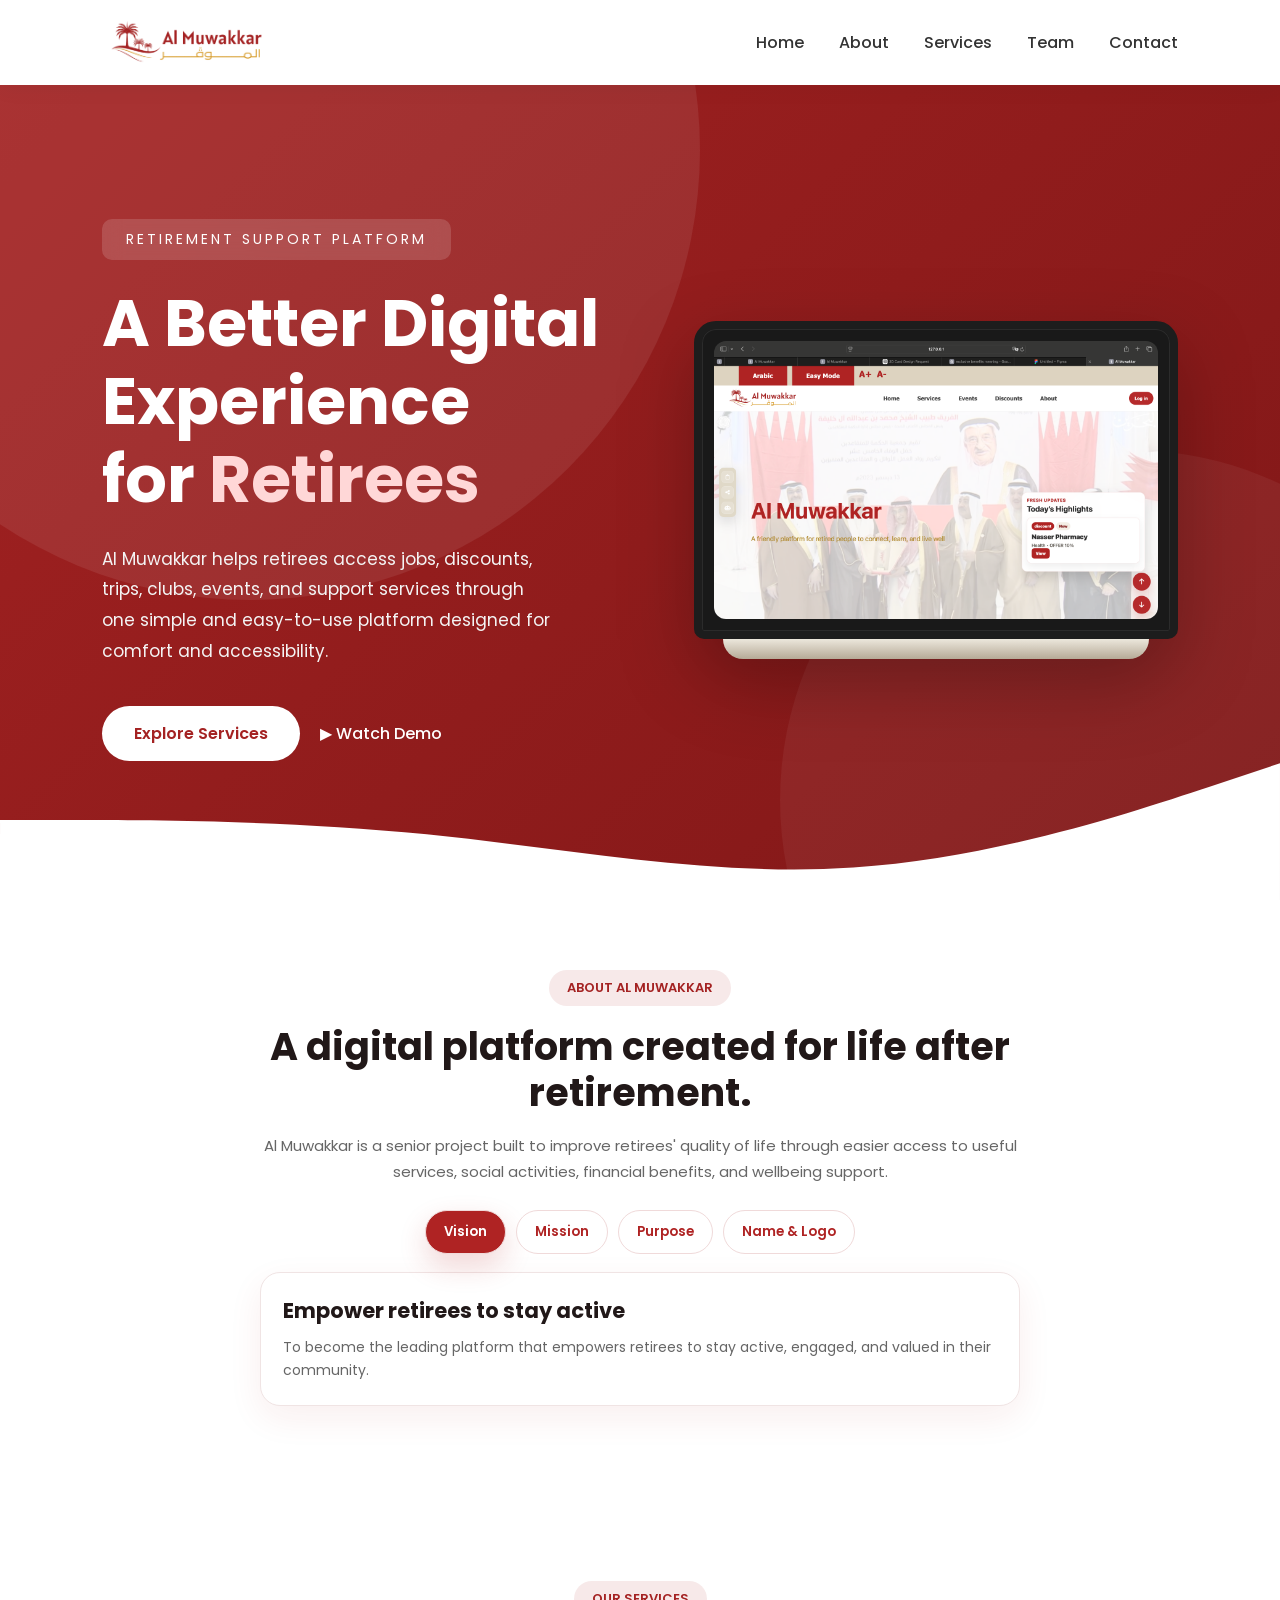
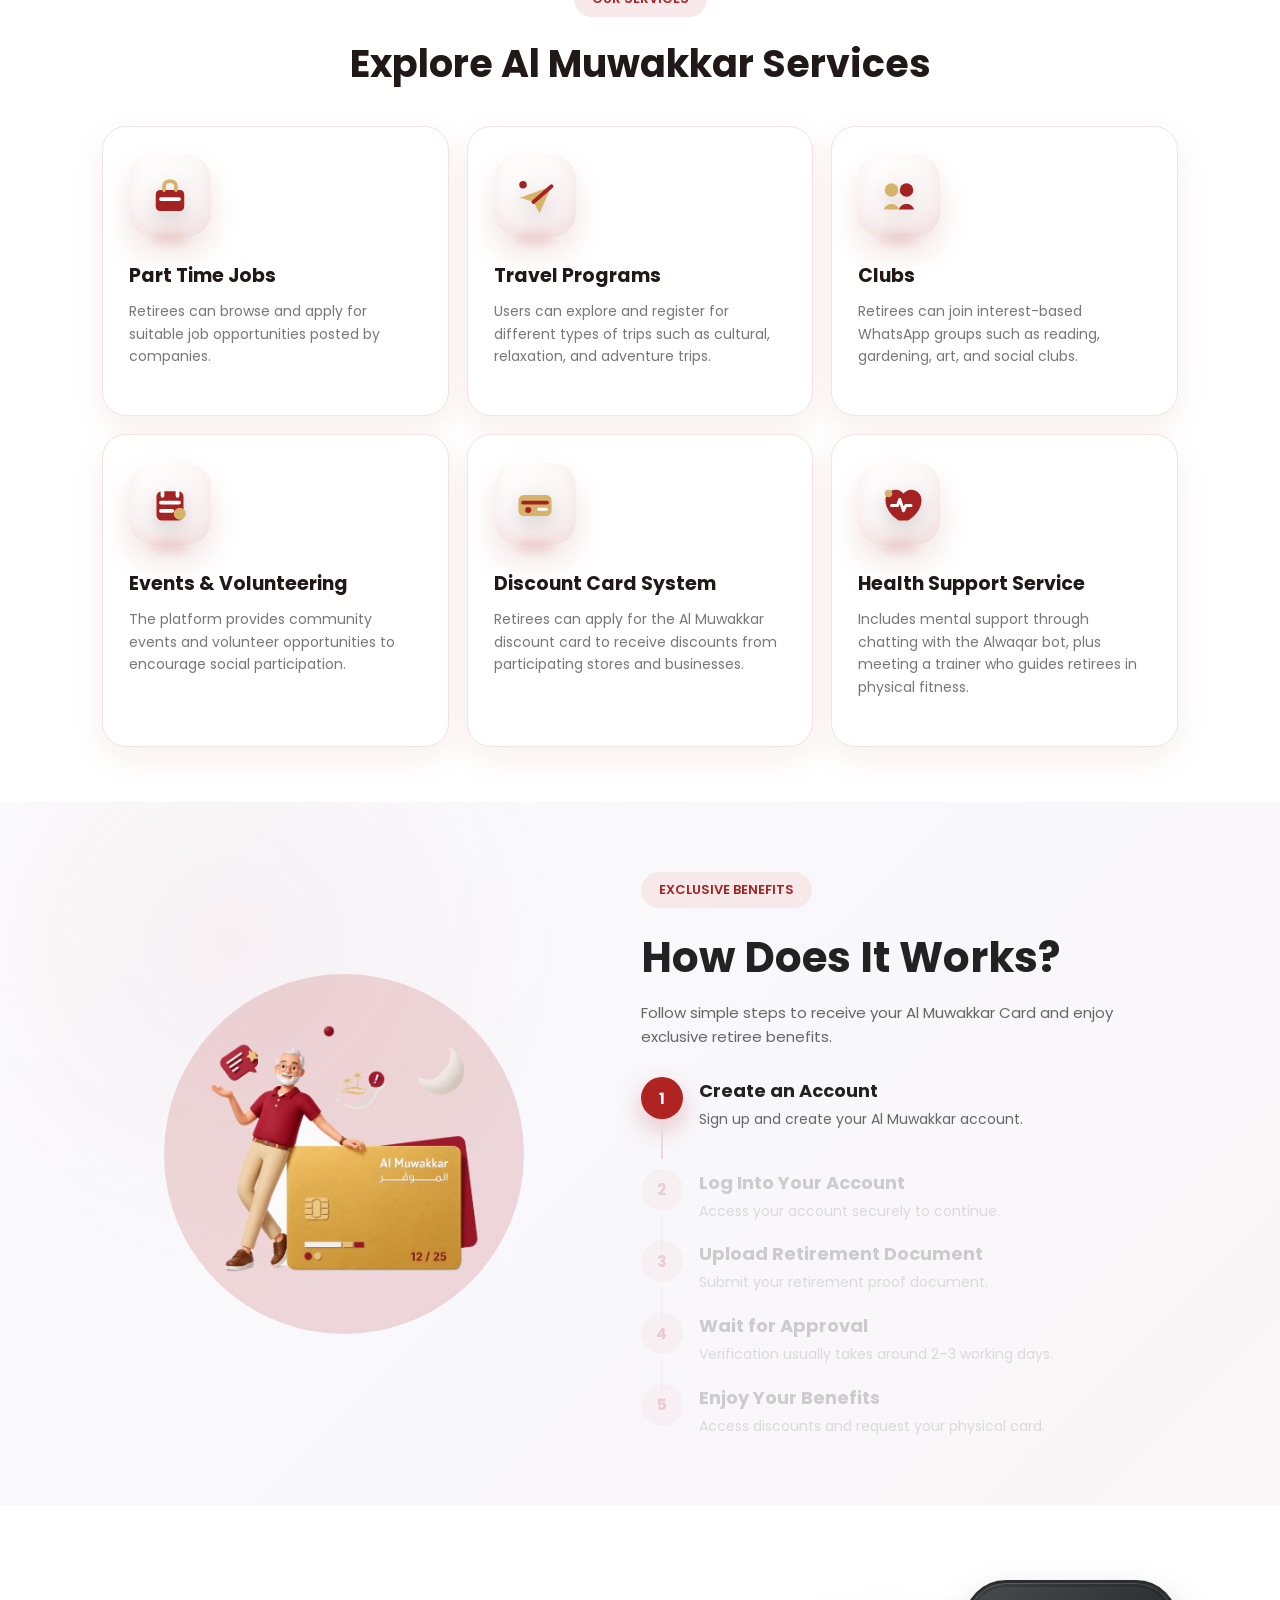
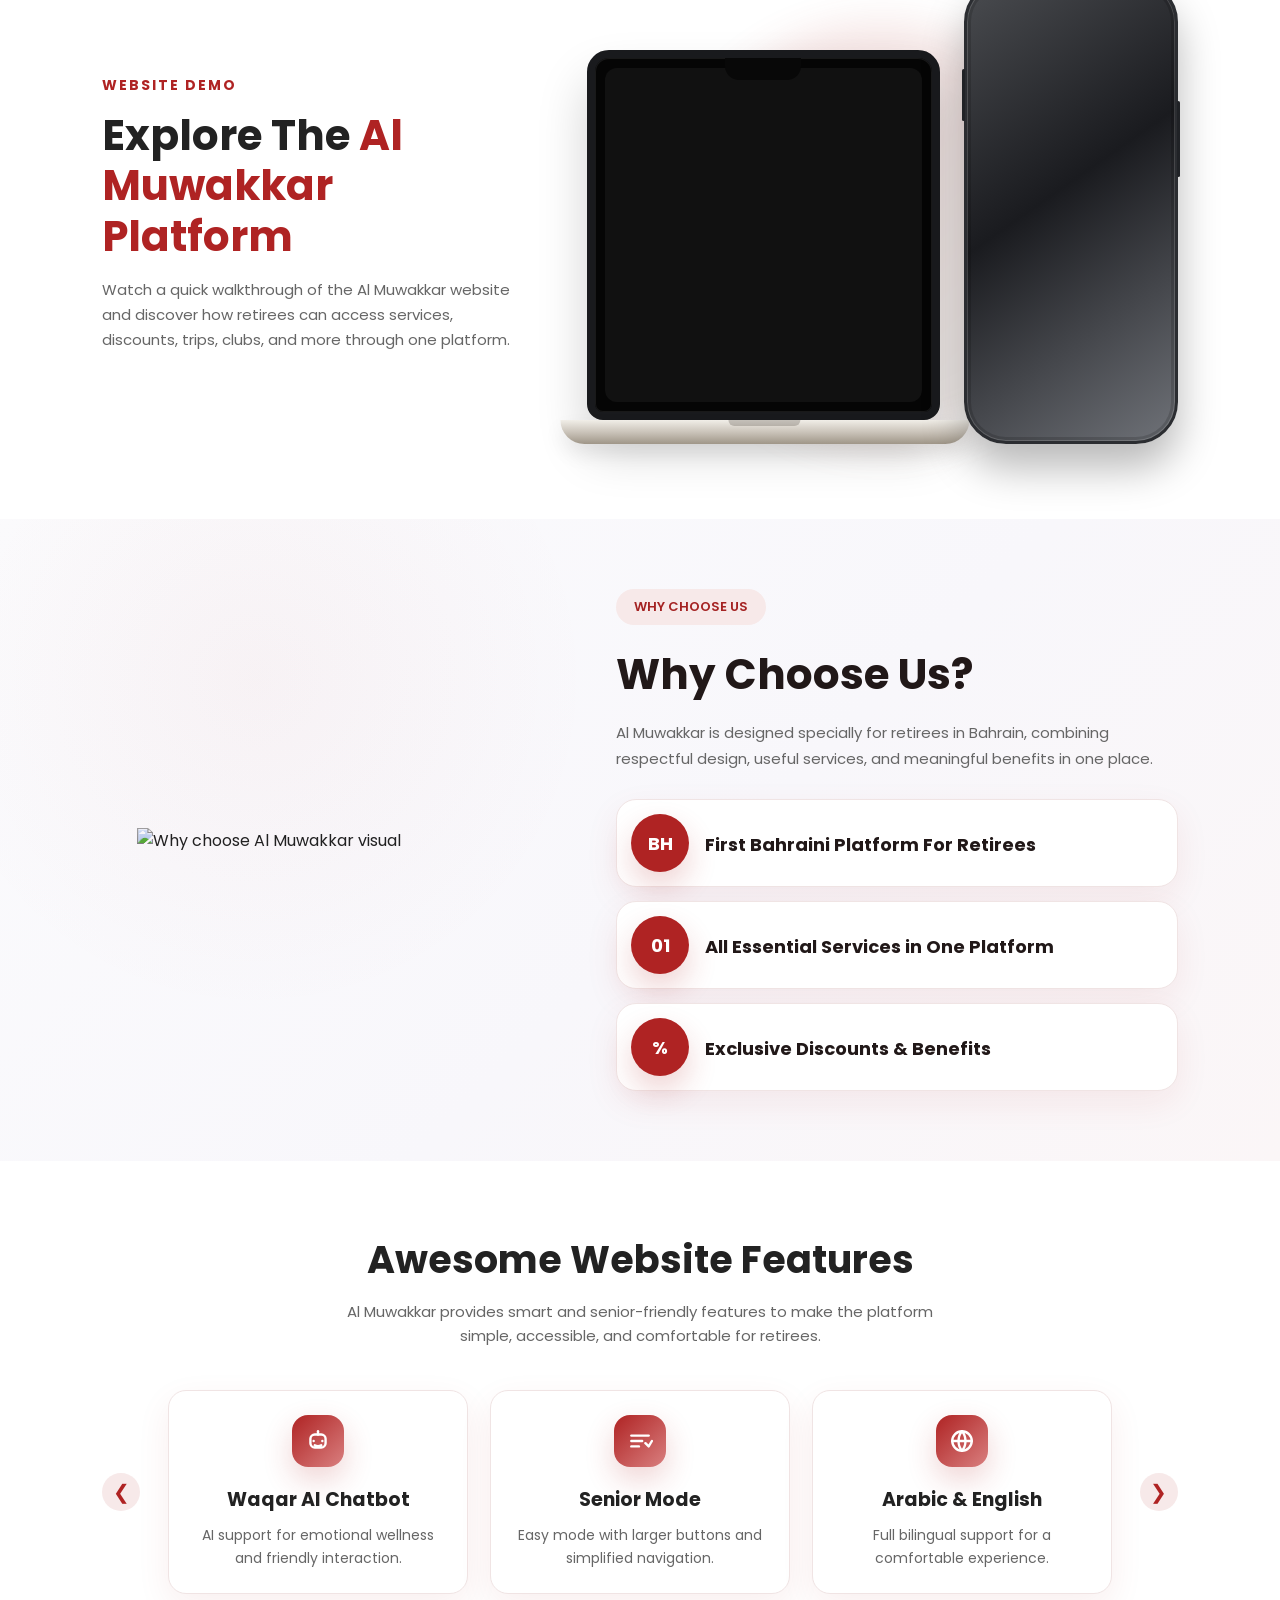
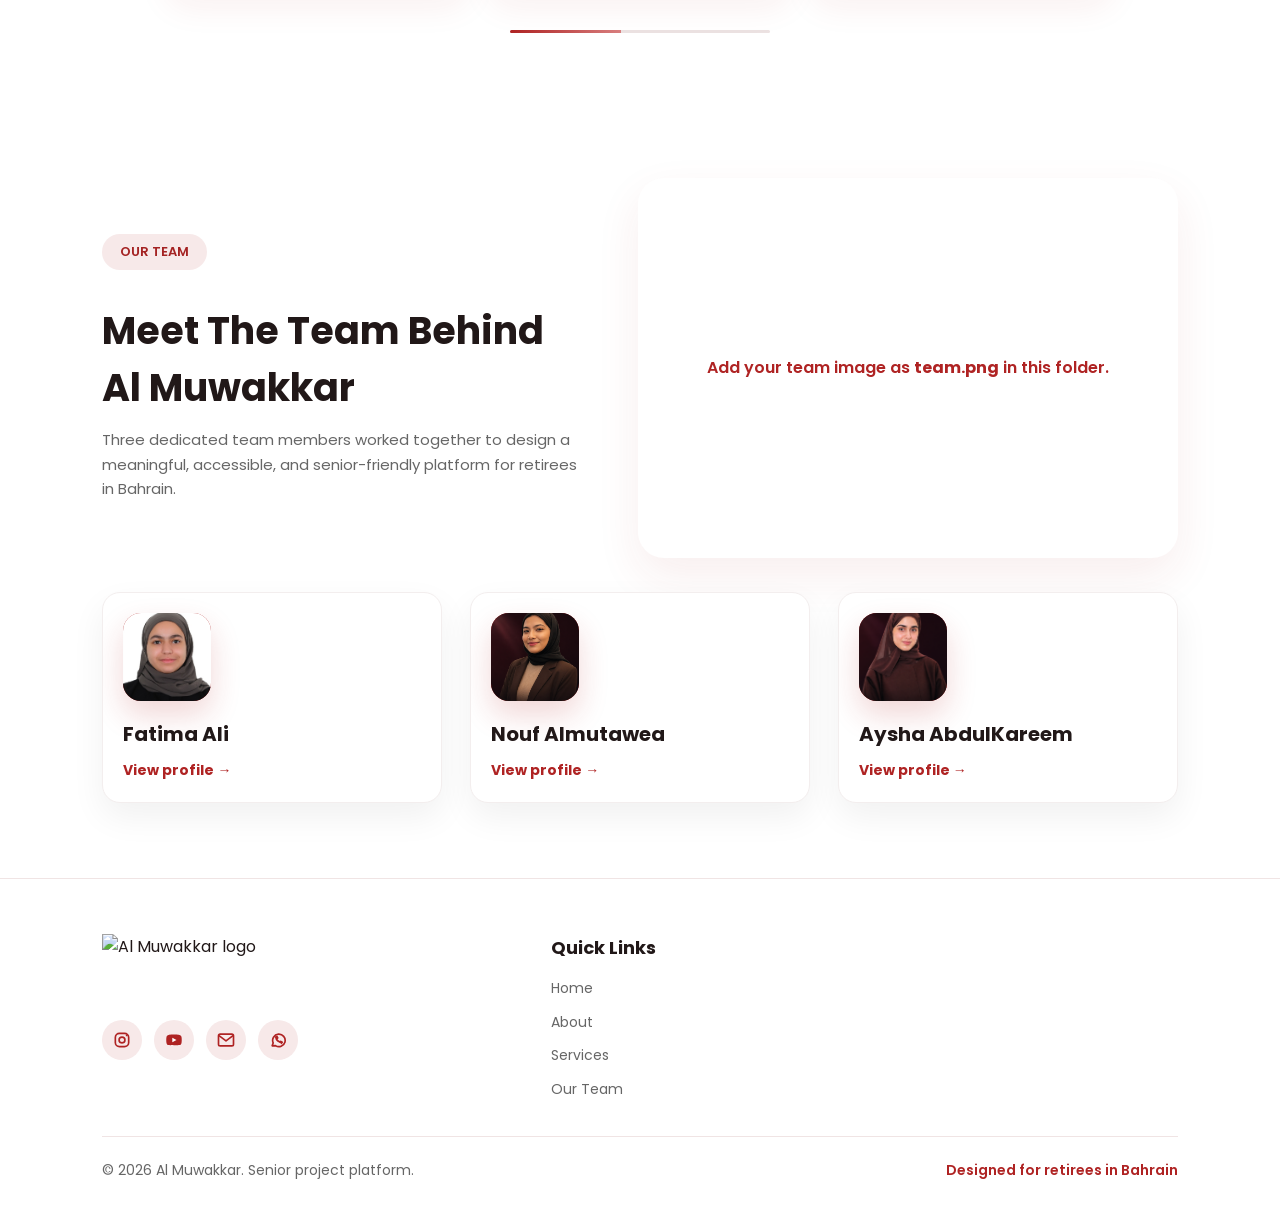
==== commit 667cc7f3: "Update index.html" ====
--- a/index.html
+++ b/index.html
@@ -2007,7 +2007,7 @@
   <nav>
 
     <div class="logo">
-      <img src="image/logo.png" alt="Al Muwakkar logo">
+      <img src="logo.png" alt="Al Muwakkar logo">
     </div>
 
     <div class="nav-links">
@@ -2064,7 +2064,7 @@
 
       <div class="home-laptop" aria-label="Al Muwakkar website preview">
         <div class="home-laptop-screen">
-          <img src="image/web.png" alt="Al Muwakkar website shown inside laptop">
+          <img src="web.png" alt="Al Muwakkar website shown inside laptop">
         </div>
         <div class="home-laptop-base"></div>
       </div>
@@ -2235,7 +2235,7 @@
     <div class="circle-bg"></div>
 
     <img
-    src="image/card2-transparent.png"
+    src="card2-transparent.png"
     alt="How it works"
     class="how-image">
 
@@ -2830,7 +2830,7 @@
   <div class="team-grid">
     <a class="team-card" href="fatima.html">
       <div class="member-photo">
-        <img src="image/fatima.png" alt="Fatima Ali" onerror="this.style.display='none'; this.nextElementSibling.style.display='block';">
+        <img src="fatima.png" alt="Fatima Ali" onerror="this.style.display='none'; this.nextElementSibling.style.display='block';">
         <span class="member-fallback" style="display:none;">F</span>
       </div>
       <h3>Fatima Ali</h3>
@@ -2839,7 +2839,7 @@
 
     <a class="team-card" href="nouf.html">
       <div class="member-photo">
-        <img src="image/nouf.png" alt="Nouf Almutawea" onerror="this.style.display='none'; this.nextElementSibling.style.display='block';">
+        <img src="nouf.png" alt="Nouf Almutawea" onerror="this.style.display='none'; this.nextElementSibling.style.display='block';">
         <span class="member-fallback" style="display:none;">N</span>
       </div>
       <h3>Nouf Almutawea</h3>
@@ -2848,7 +2848,7 @@
 
     <a class="team-card" href="aisha.html">
       <div class="member-photo">
-        <img src="image/aisha.png" alt="Aysha AbdulKareem" onerror="this.style.display='none'; this.nextElementSibling.style.display='block';">
+        <img src="aisha.png" alt="Aysha AbdulKareem" onerror="this.style.display='none'; this.nextElementSibling.style.display='block';">
         <span class="member-fallback" style="display:none;">A</span>
       </div>
       <h3>Aysha AbdulKareem</h3>
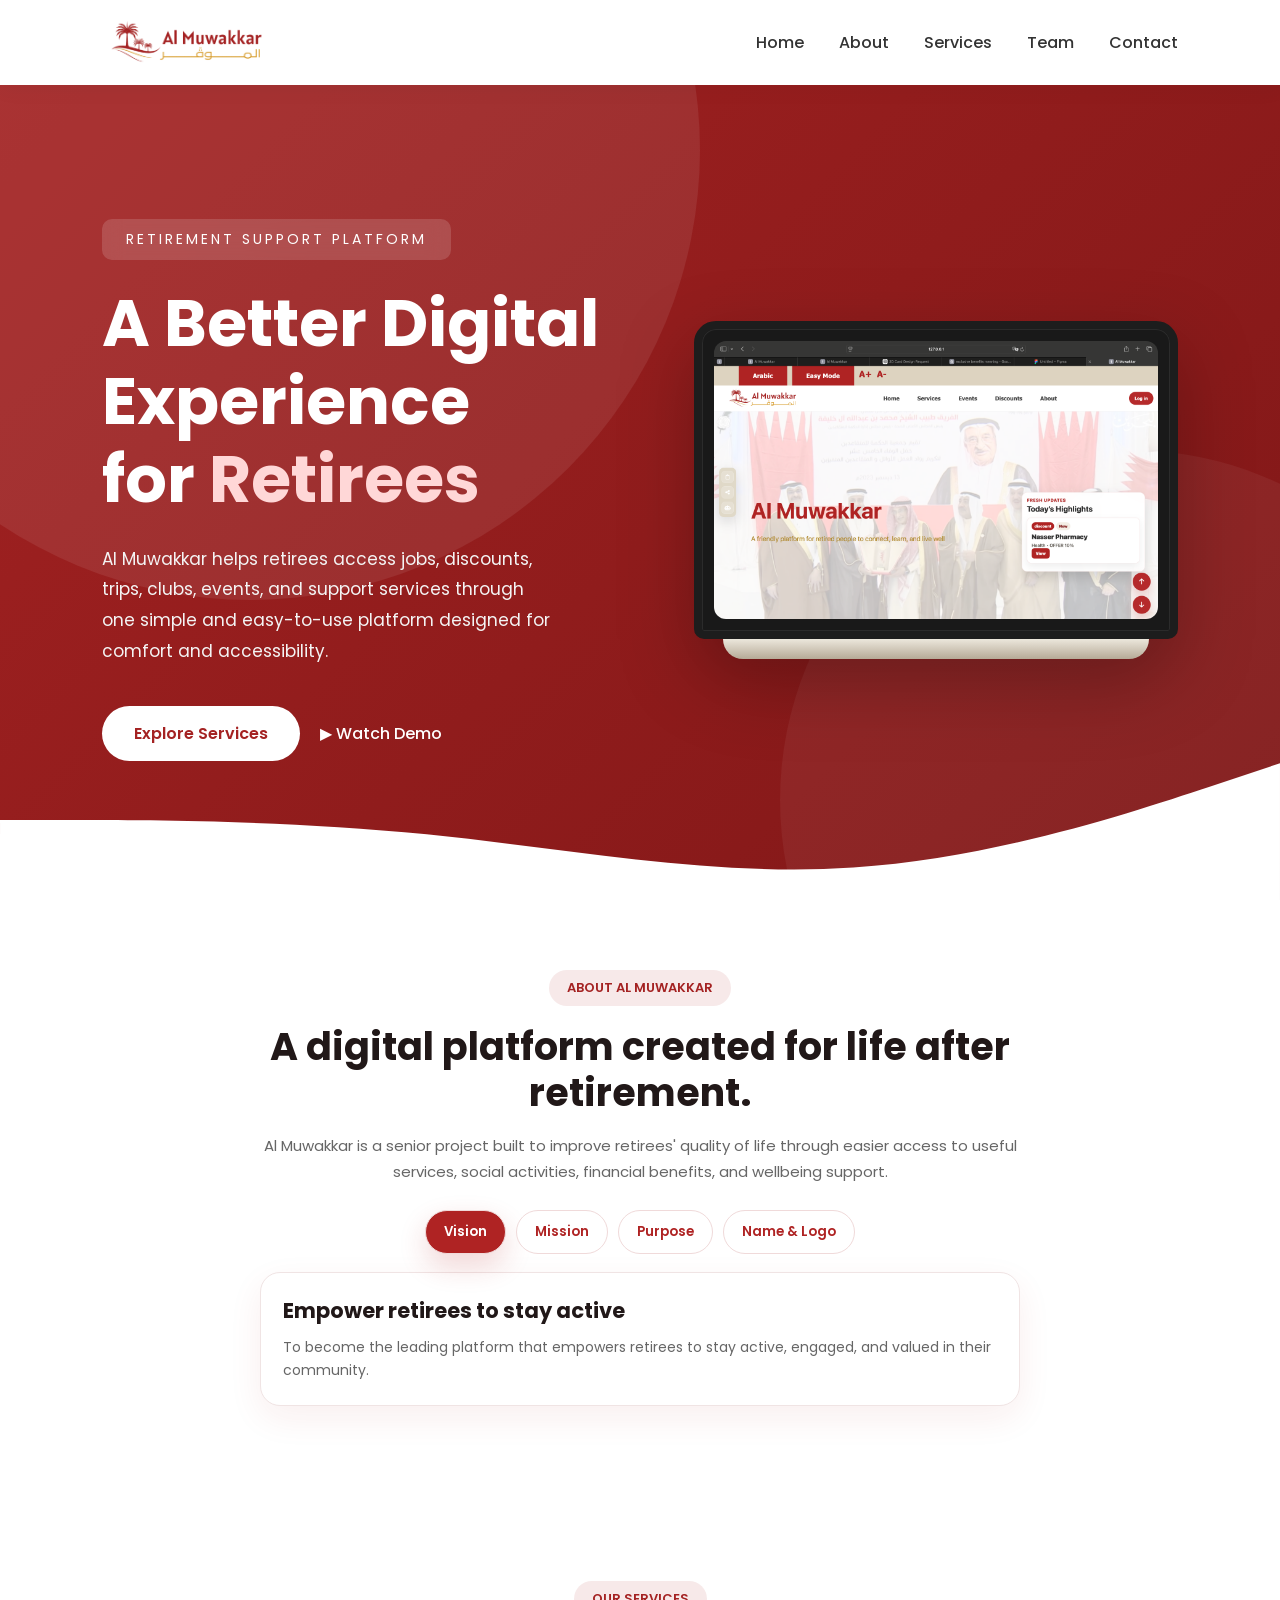
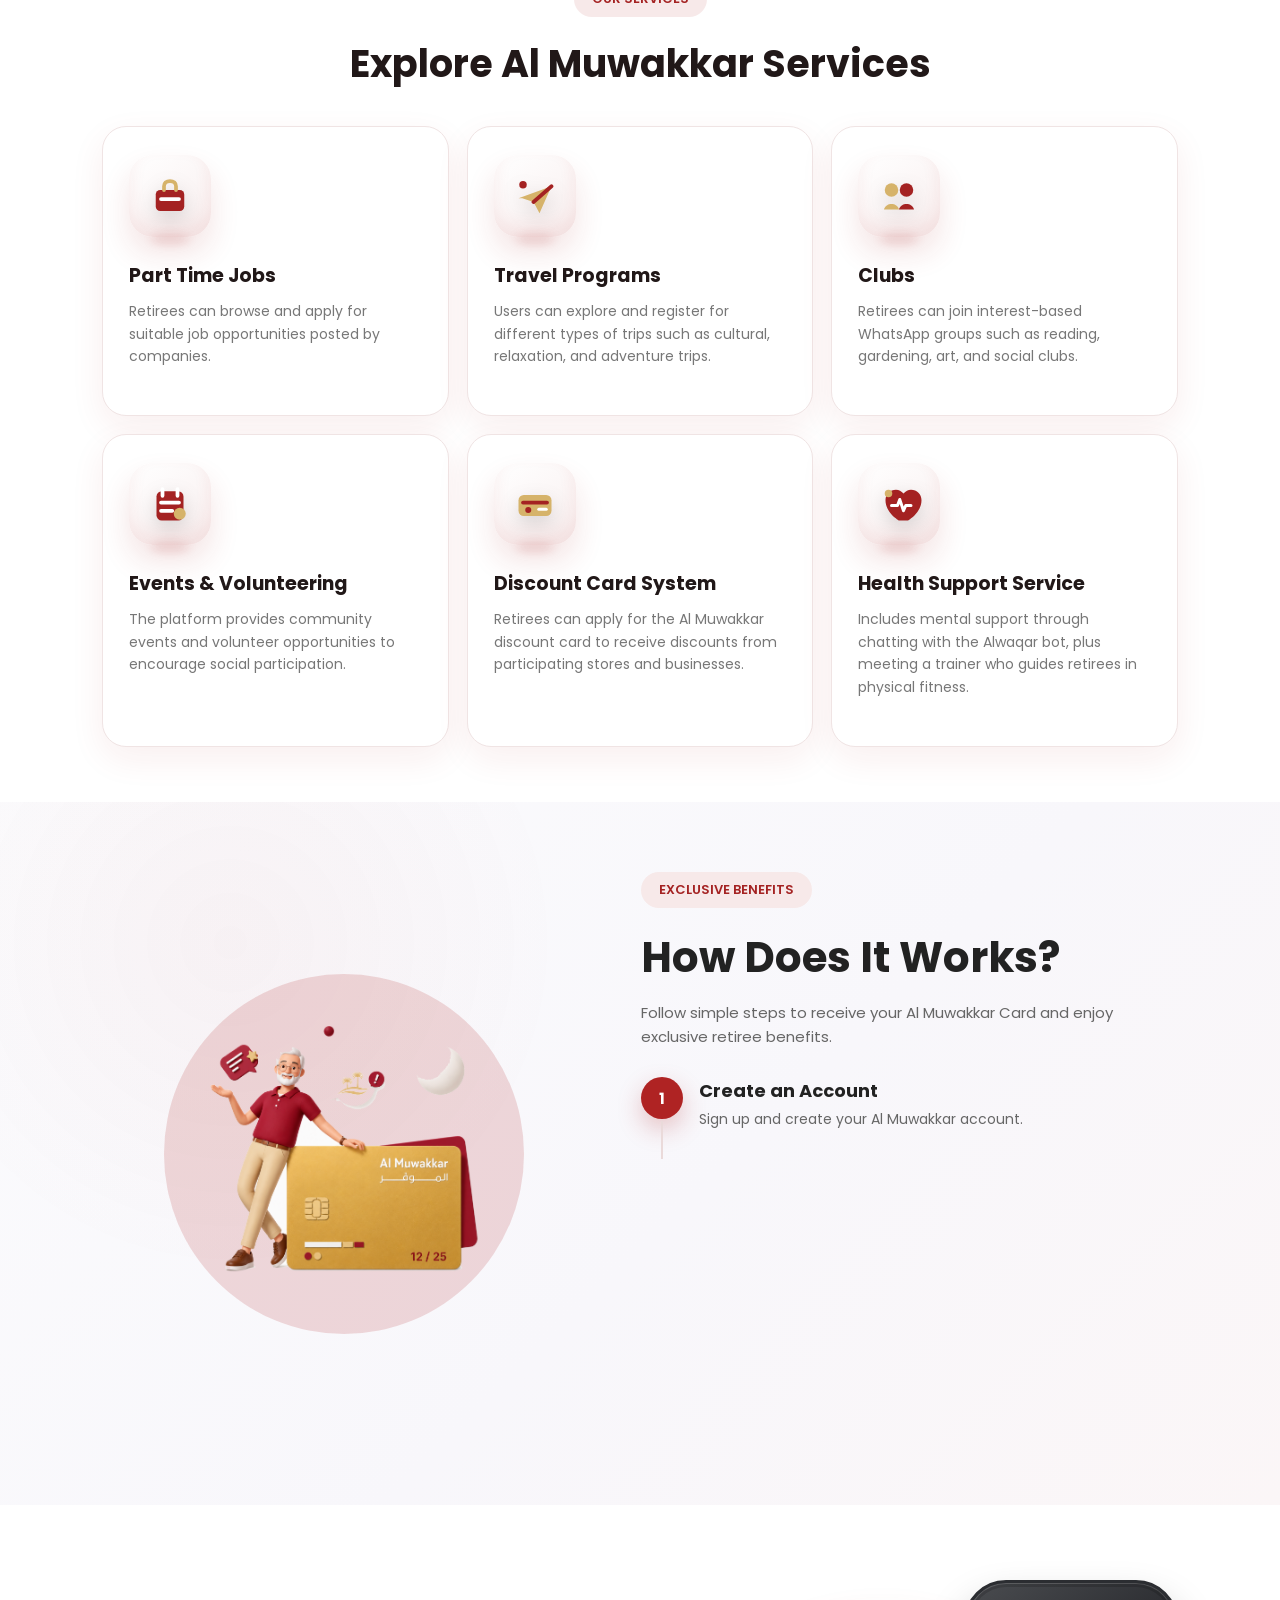
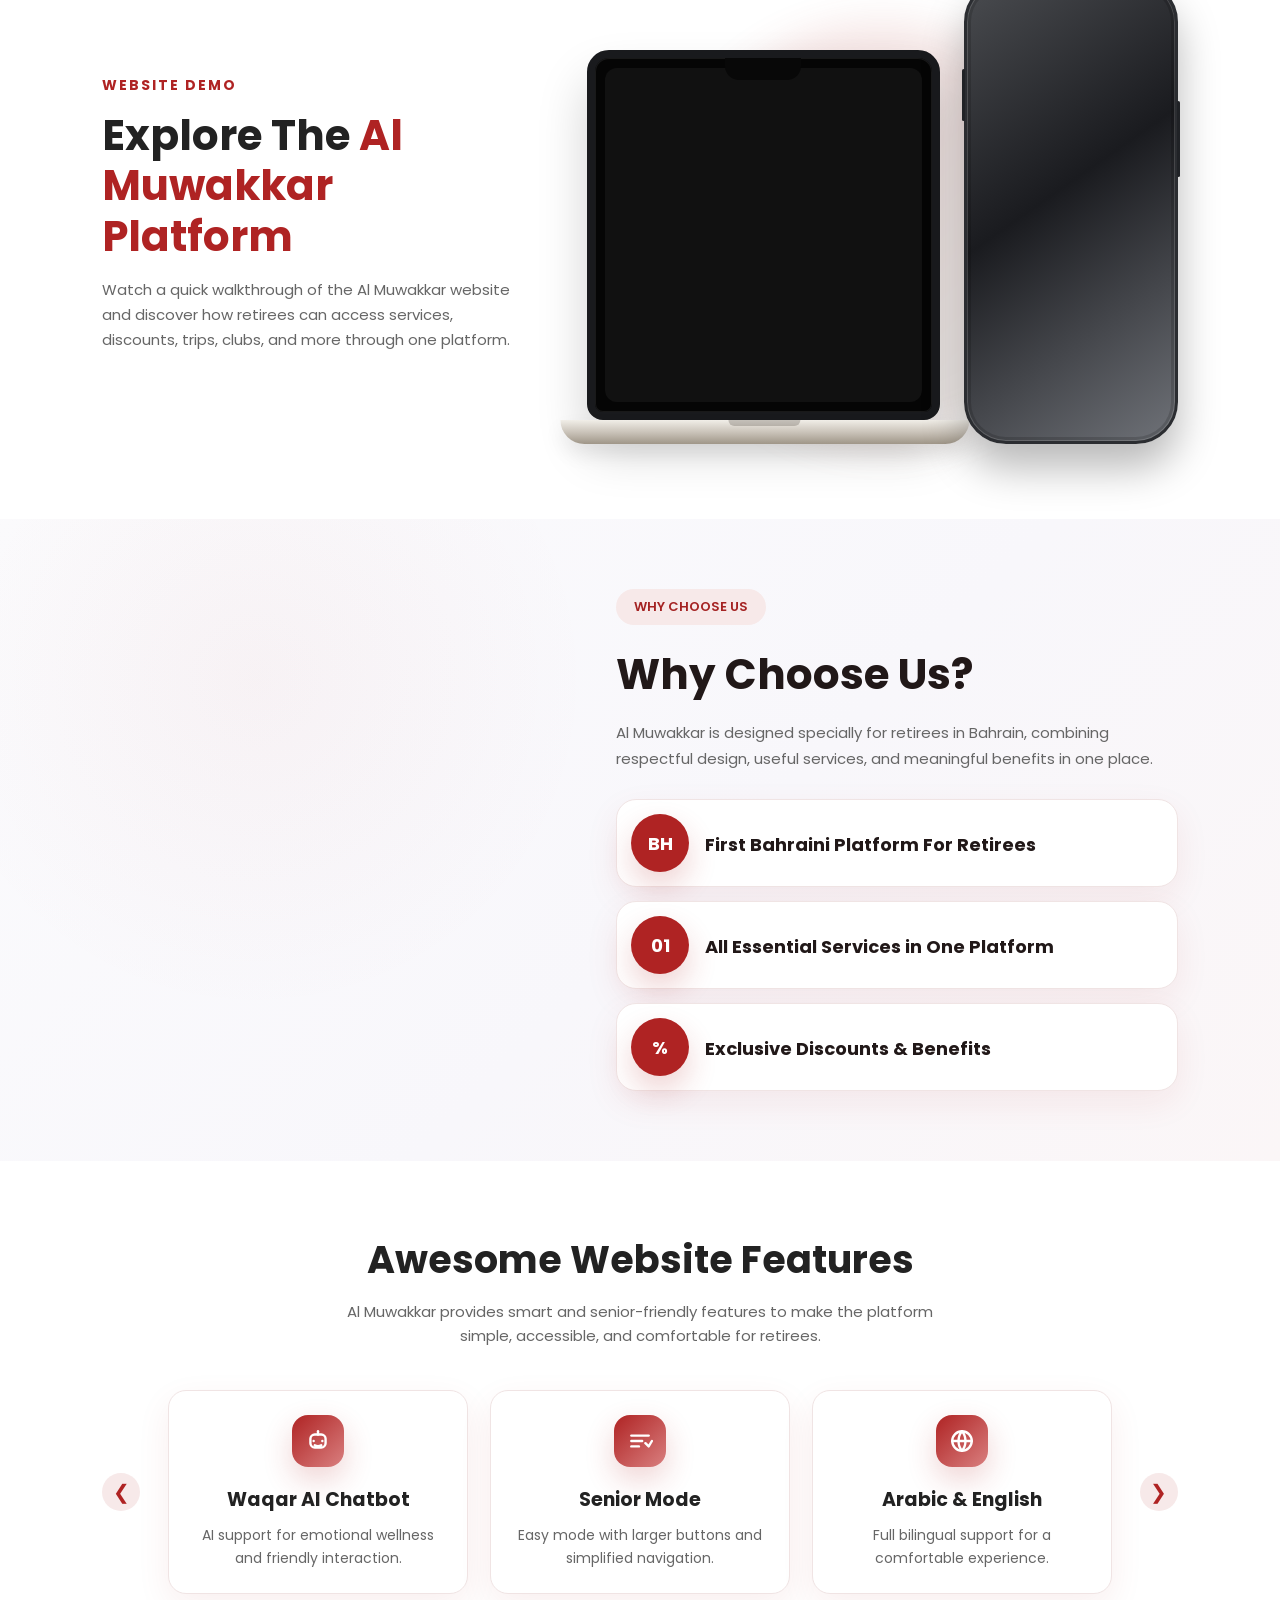
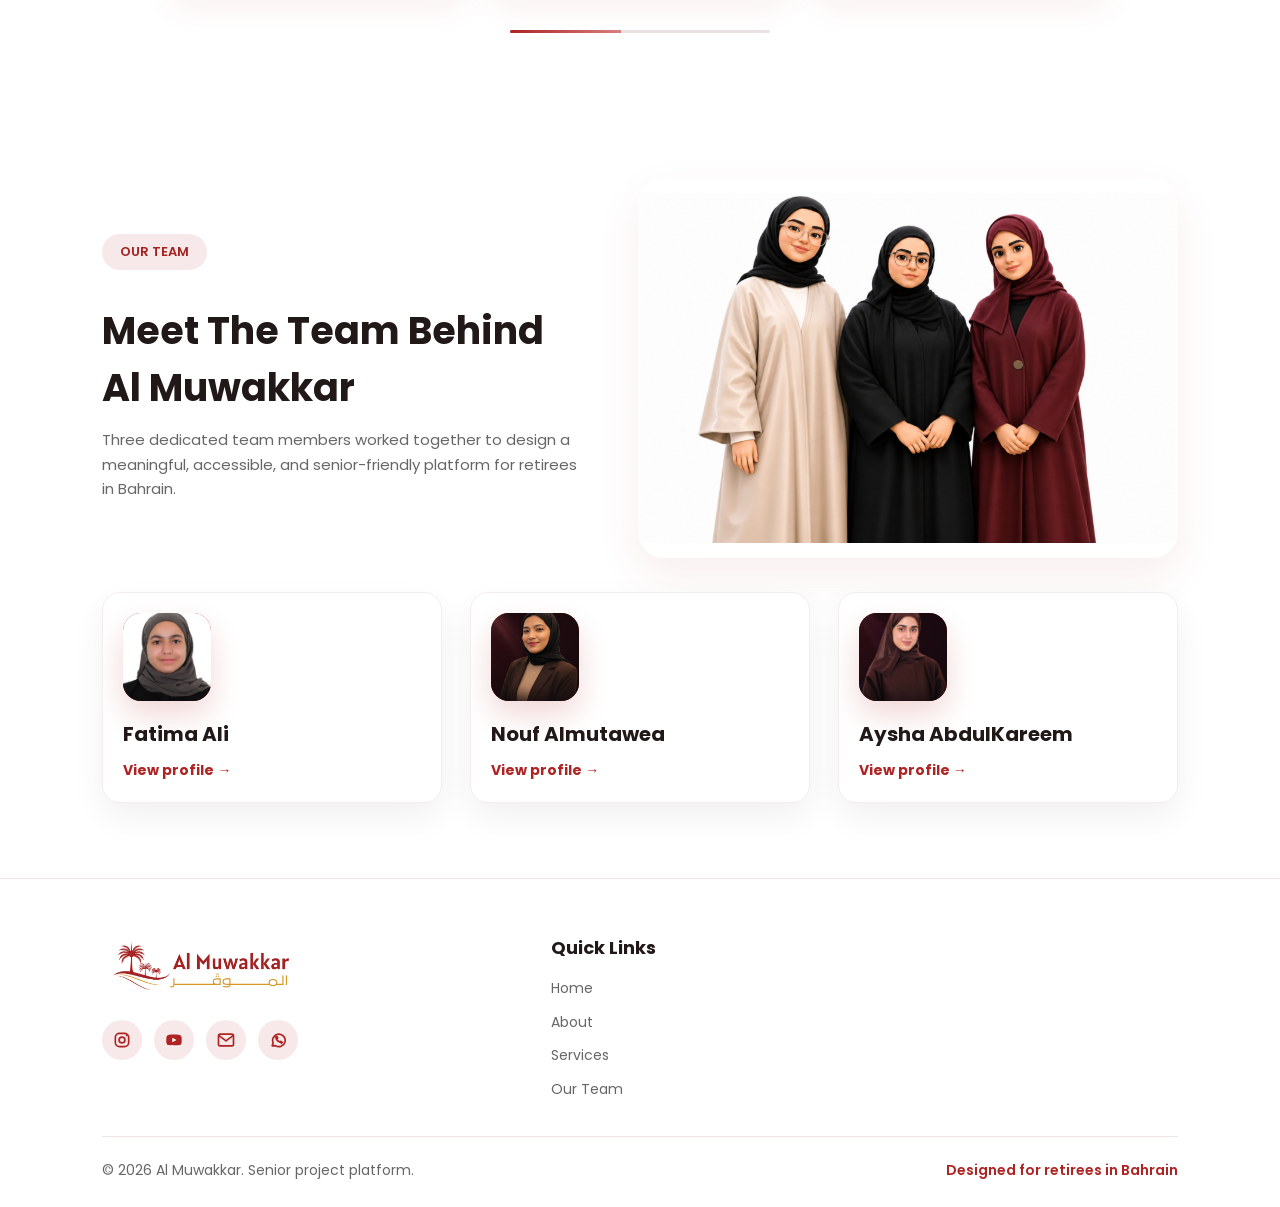
==== commit 3cd6d0fe: "Update index.html" ====
--- a/index.html
+++ b/index.html
@@ -2549,7 +2549,7 @@
 <section class="choose-section">
 
   <div class="choose-image">
-    <img src="image/why.png" alt="Why choose Al Muwakkar visual">
+    <img src="why.png" alt="Why choose Al Muwakkar visual">
   </div>
 
   <div class="choose-content">
@@ -2817,7 +2817,7 @@
     </div>
 
     <div class="team-hero" id="teamHero">
-      <img src="image/team.png" alt="Al Muwakkar team members" onerror="this.parentElement.classList.add('missing')">
+      <img src="team.png" alt="Al Muwakkar team members" onerror="this.parentElement.classList.add('missing')">
       <span class="team-name-label nouf">Nouf Almutawea</span>
       <span class="team-name-label fatima">Fatima Ali</span>
       <span class="team-name-label aysha">Aysha AbdulKareem</span>
@@ -2865,7 +2865,7 @@
 <footer class="site-footer" id="contact">
   <div class="footer-content">
     <div class="footer-brand">
-      <img class="footer-logo" src="image/logo.png" alt="Al Muwakkar logo">
+      <img class="footer-logo" src="logo.png" alt="Al Muwakkar logo">
    
       <div class="footer-socials" aria-label="Social and contact links">
         <a class="social-icon" href="https://www.instagram.com/almuwakkar?igsh=eWo4dW8wMjZiM3Nx" target="_blank" rel="noopener noreferrer" aria-label="Instagram">
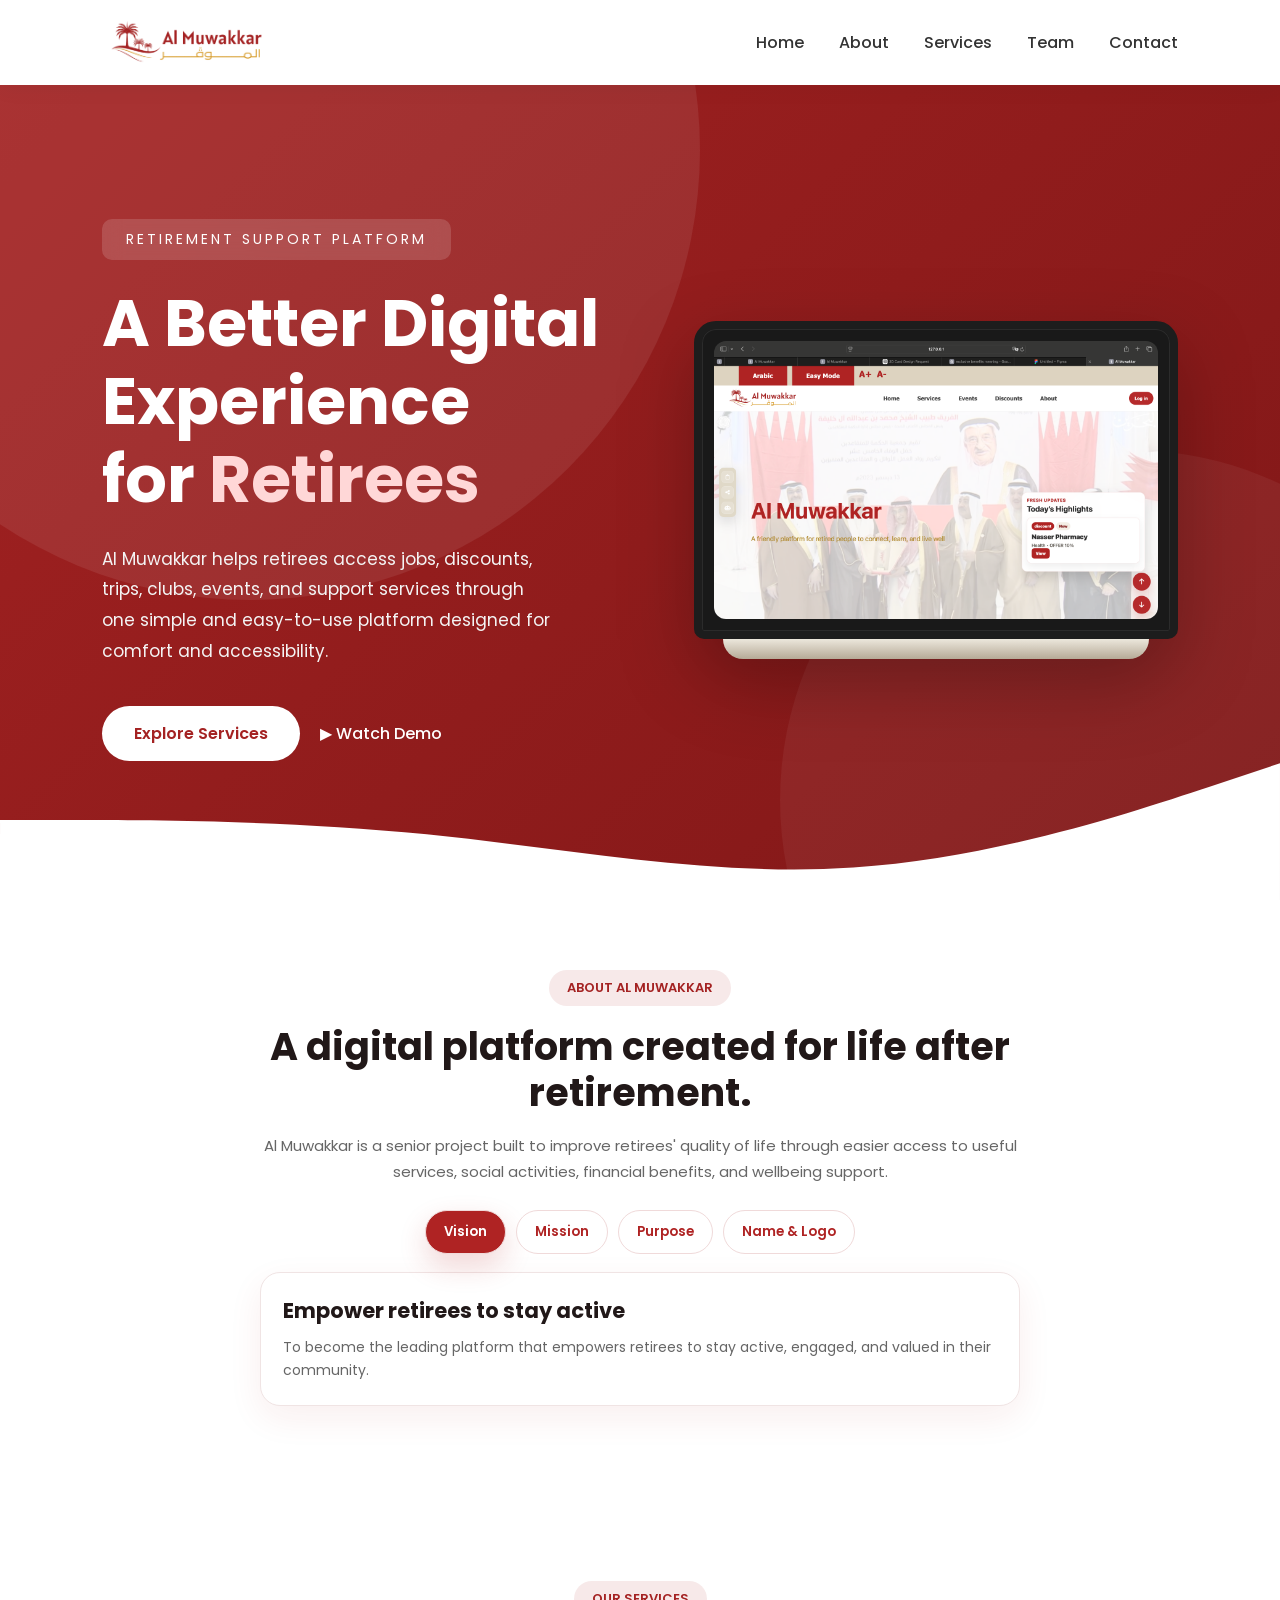
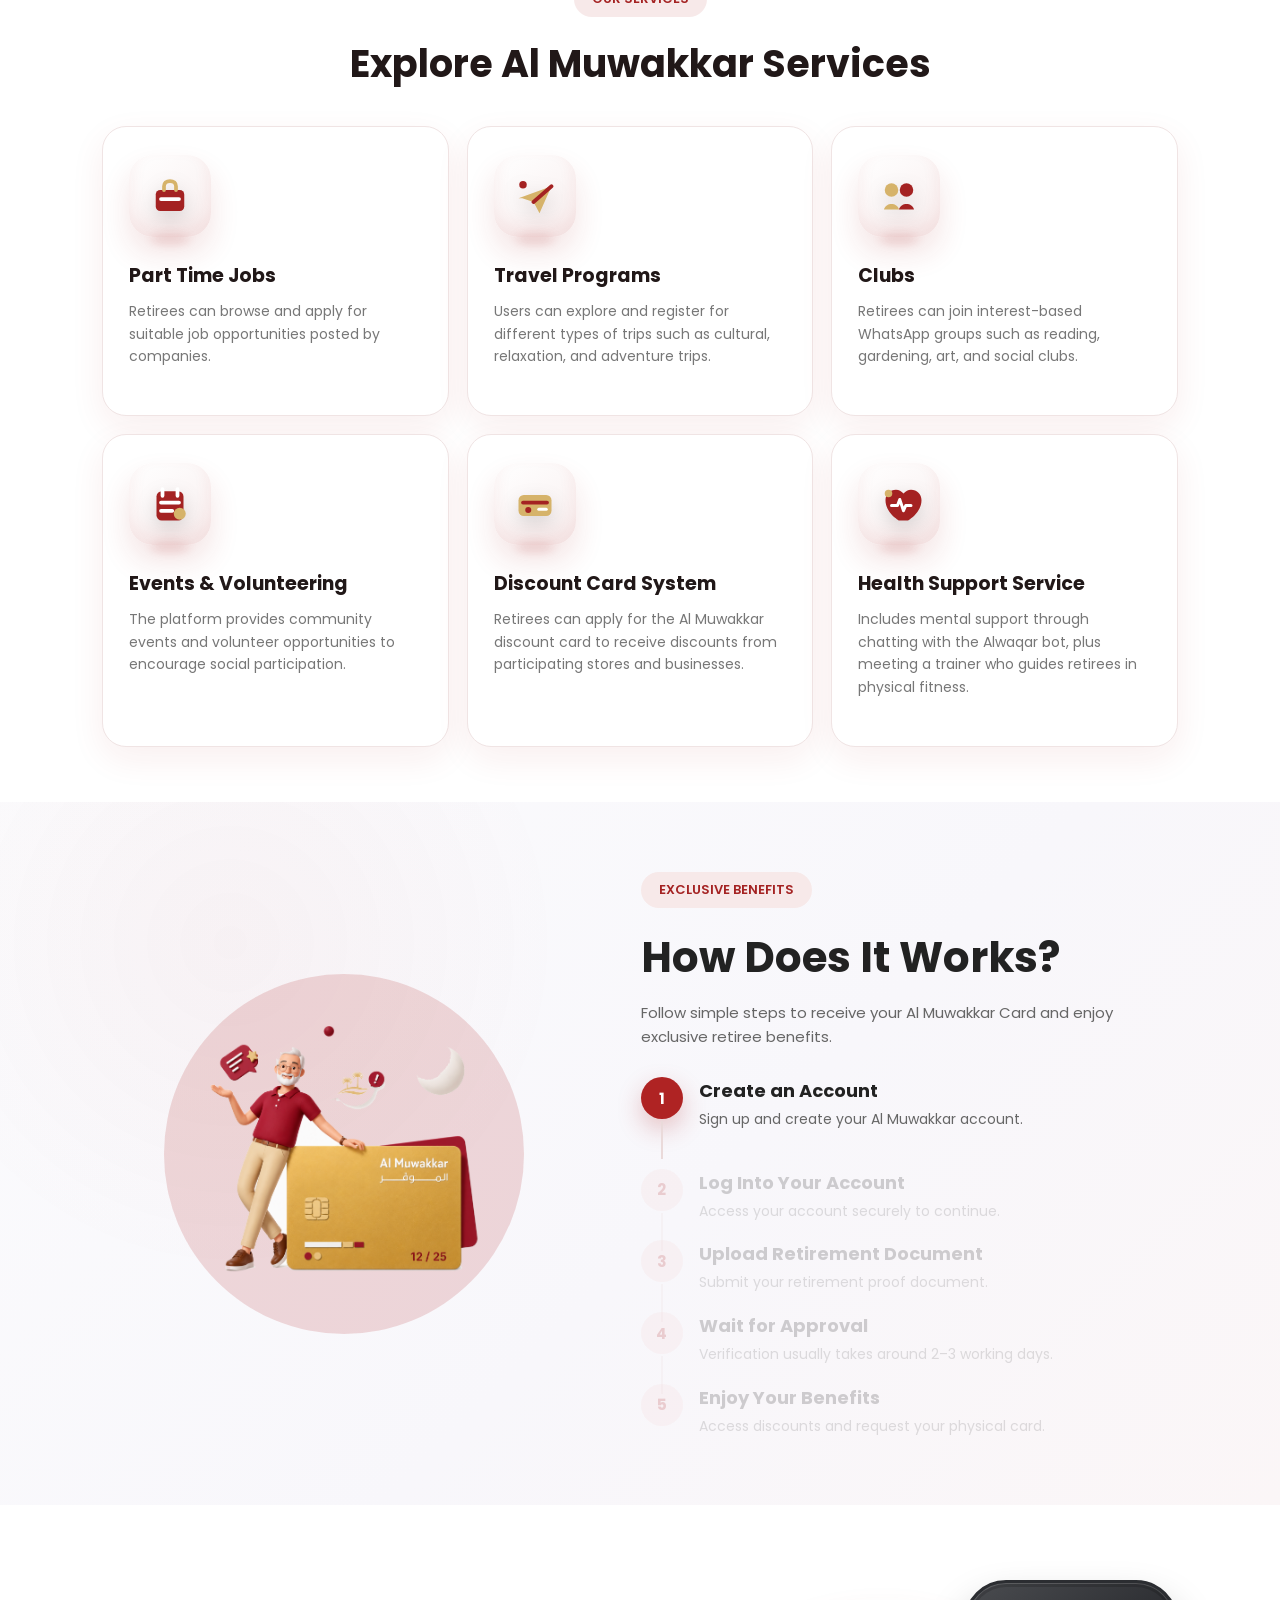
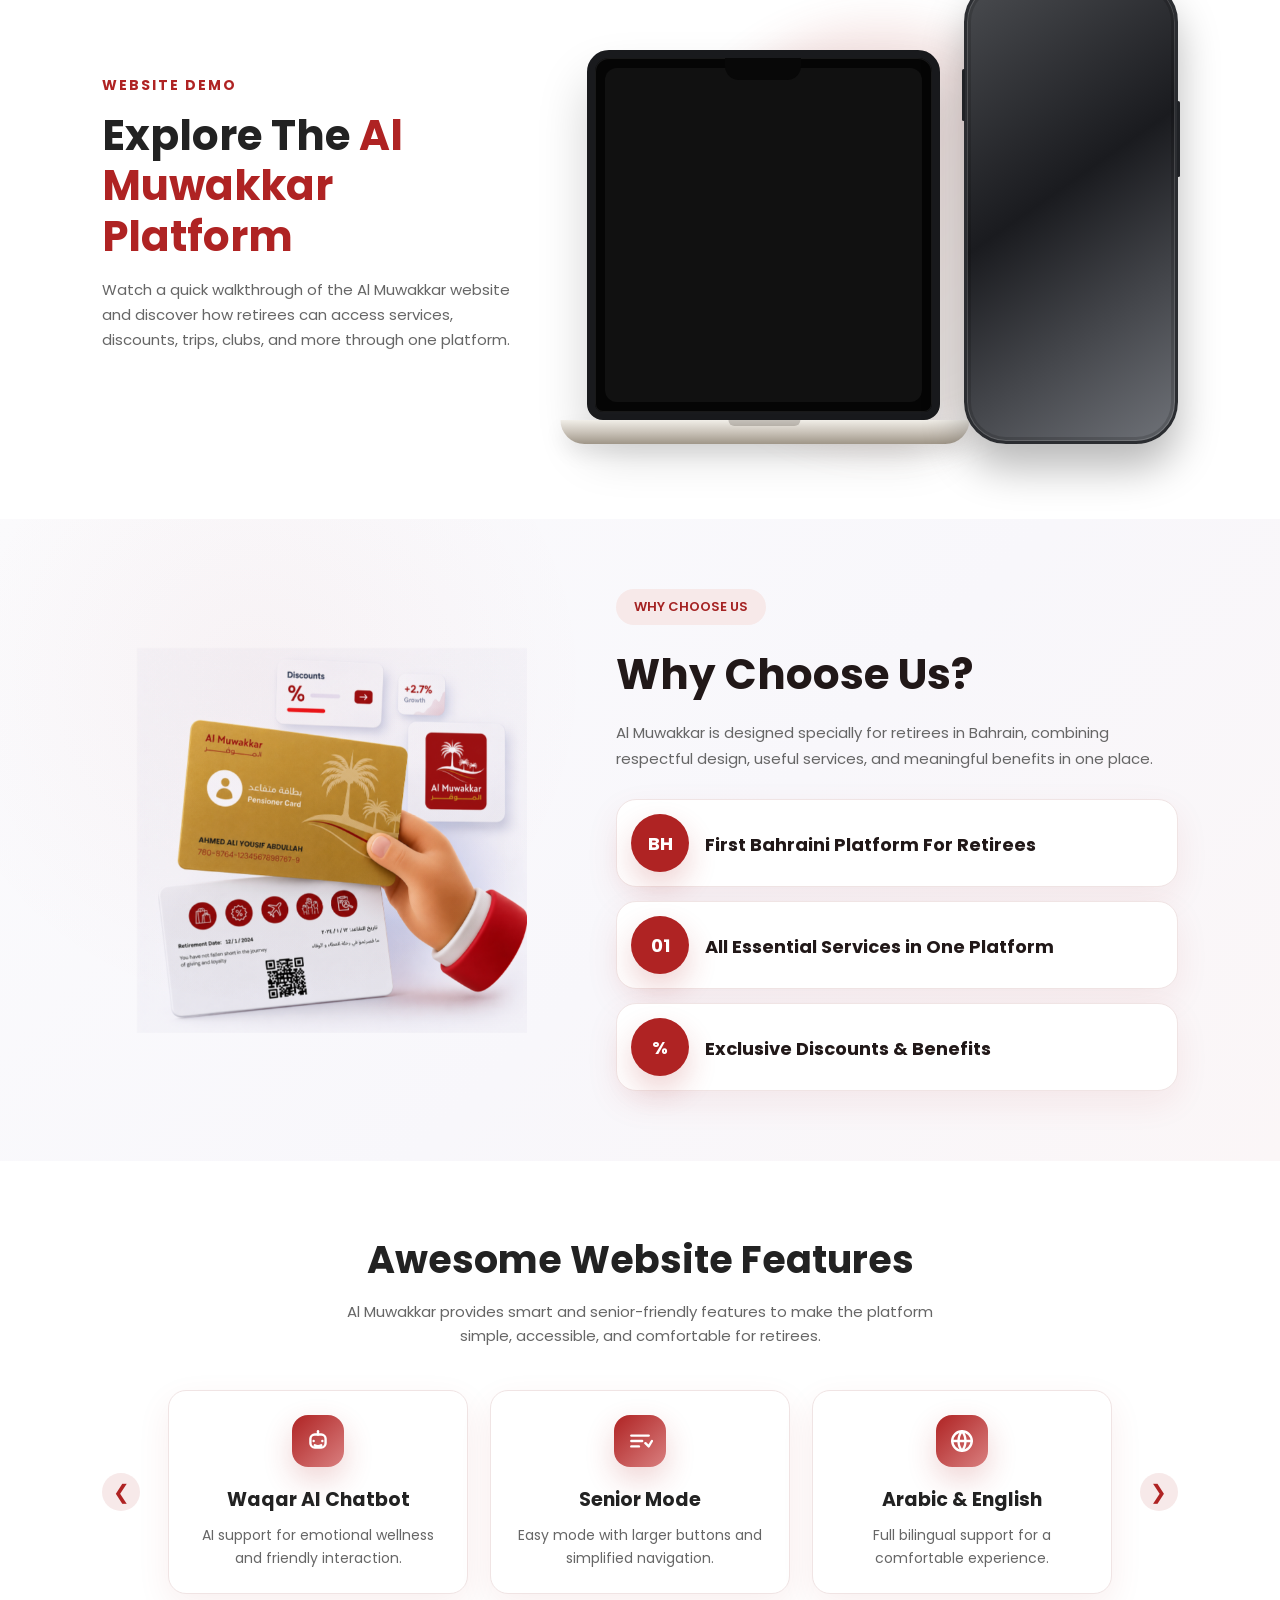
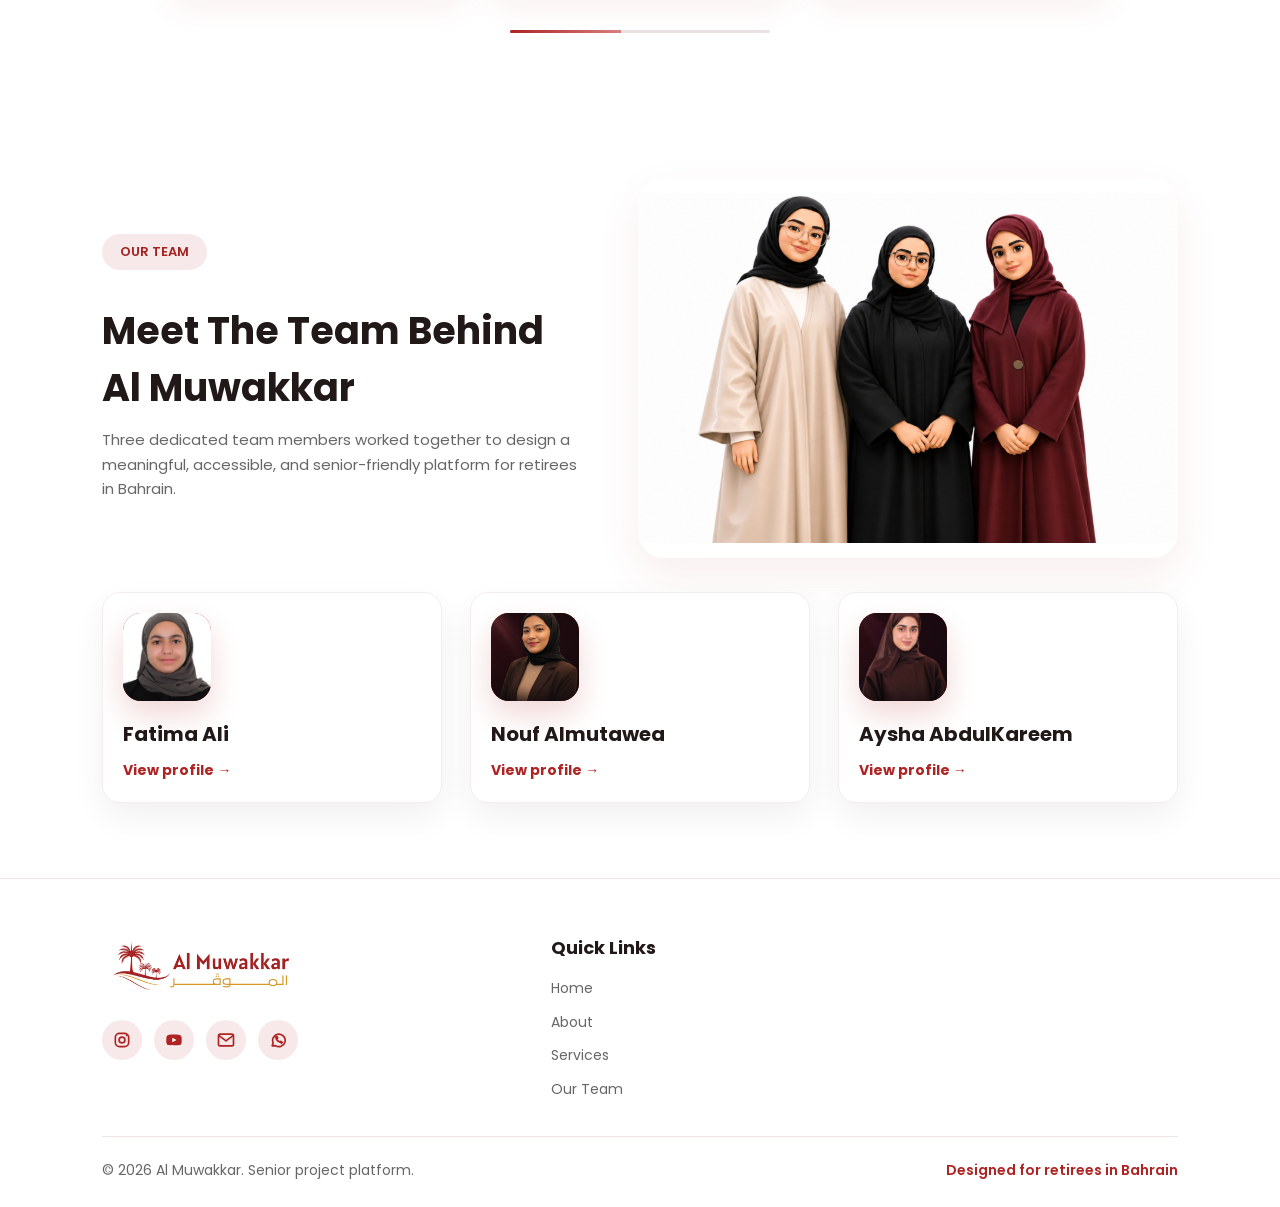
==== commit 9f4e9031: "Update index.html" ====
--- a/index.html
+++ b/index.html
@@ -2846,7 +2846,7 @@
       <span class="profile-link">View profile →</span>
     </a>
 
-    <a class="team-card" href="aisha.html">
+    <a class="team-card" href="aysha.html">
       <div class="member-photo">
         <img src="aisha.png" alt="Aysha AbdulKareem" onerror="this.style.display='none'; this.nextElementSibling.style.display='block';">
         <span class="member-fallback" style="display:none;">A</span>
